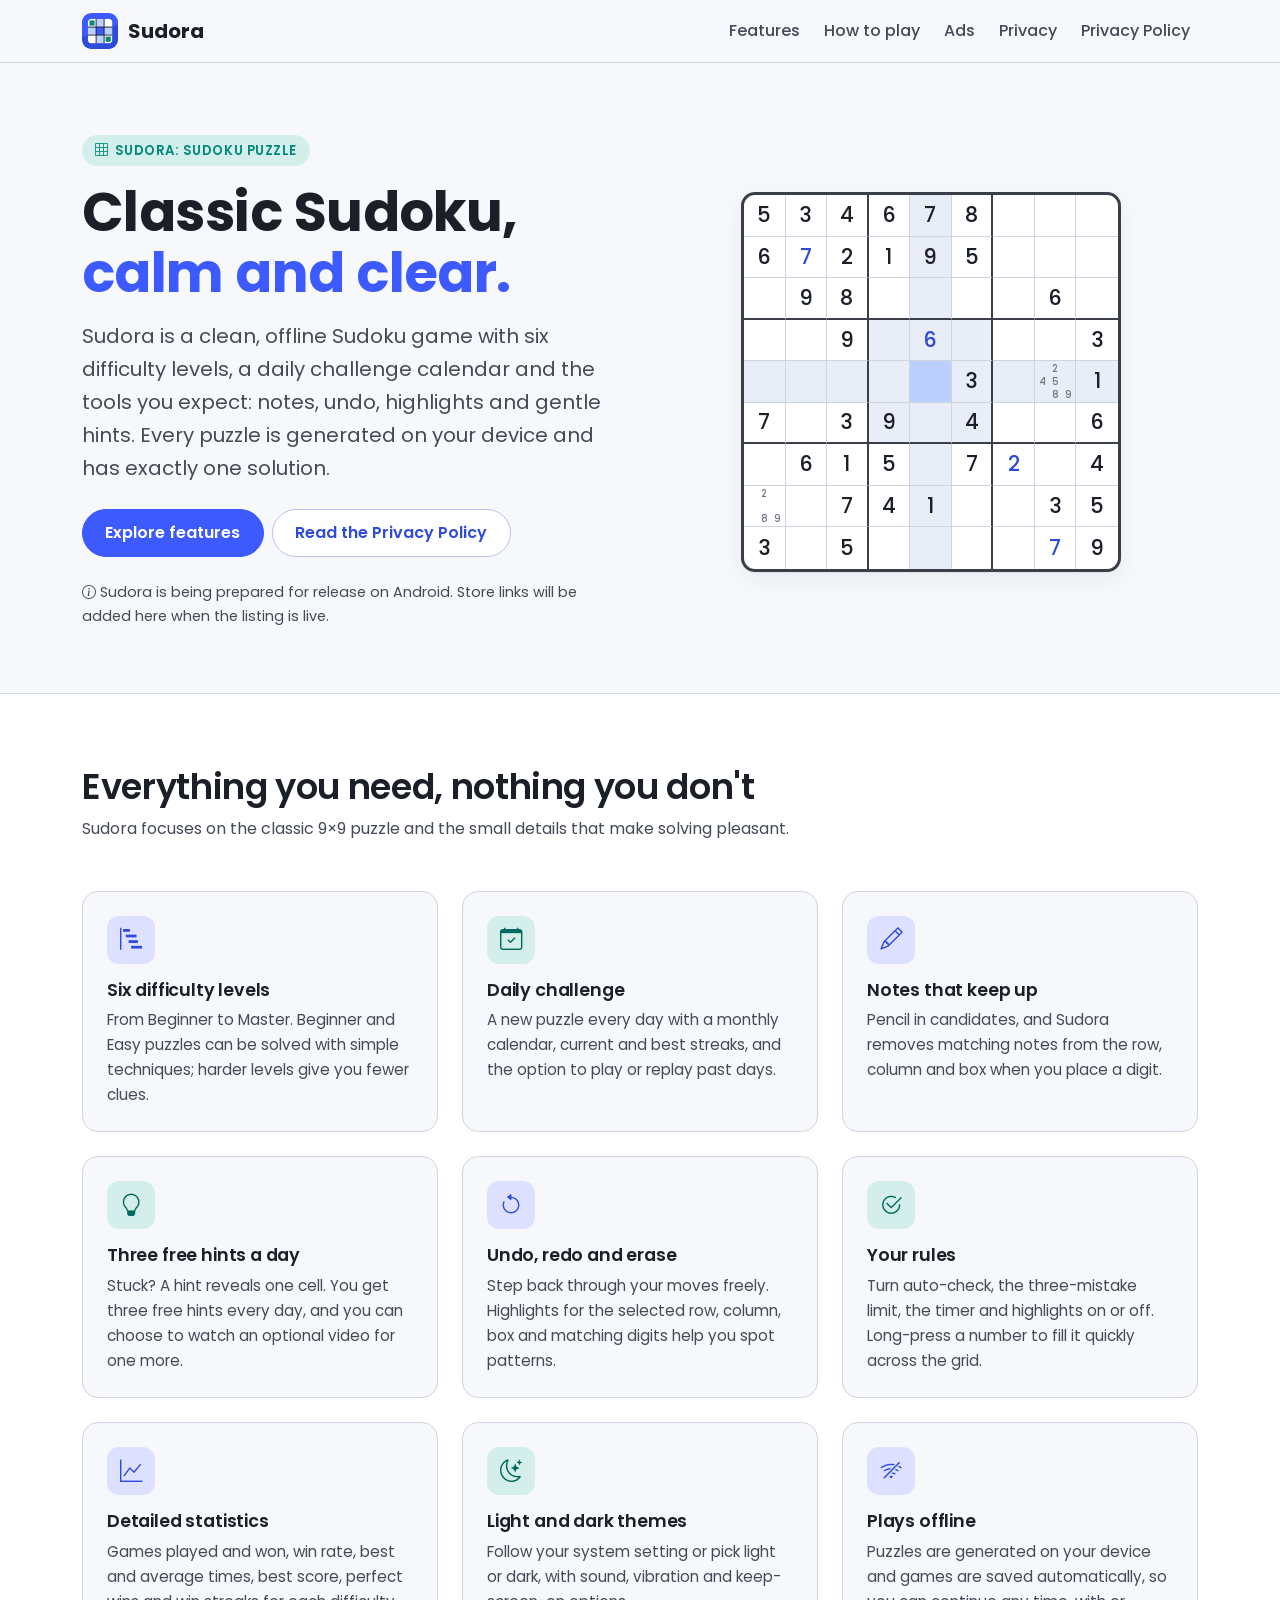
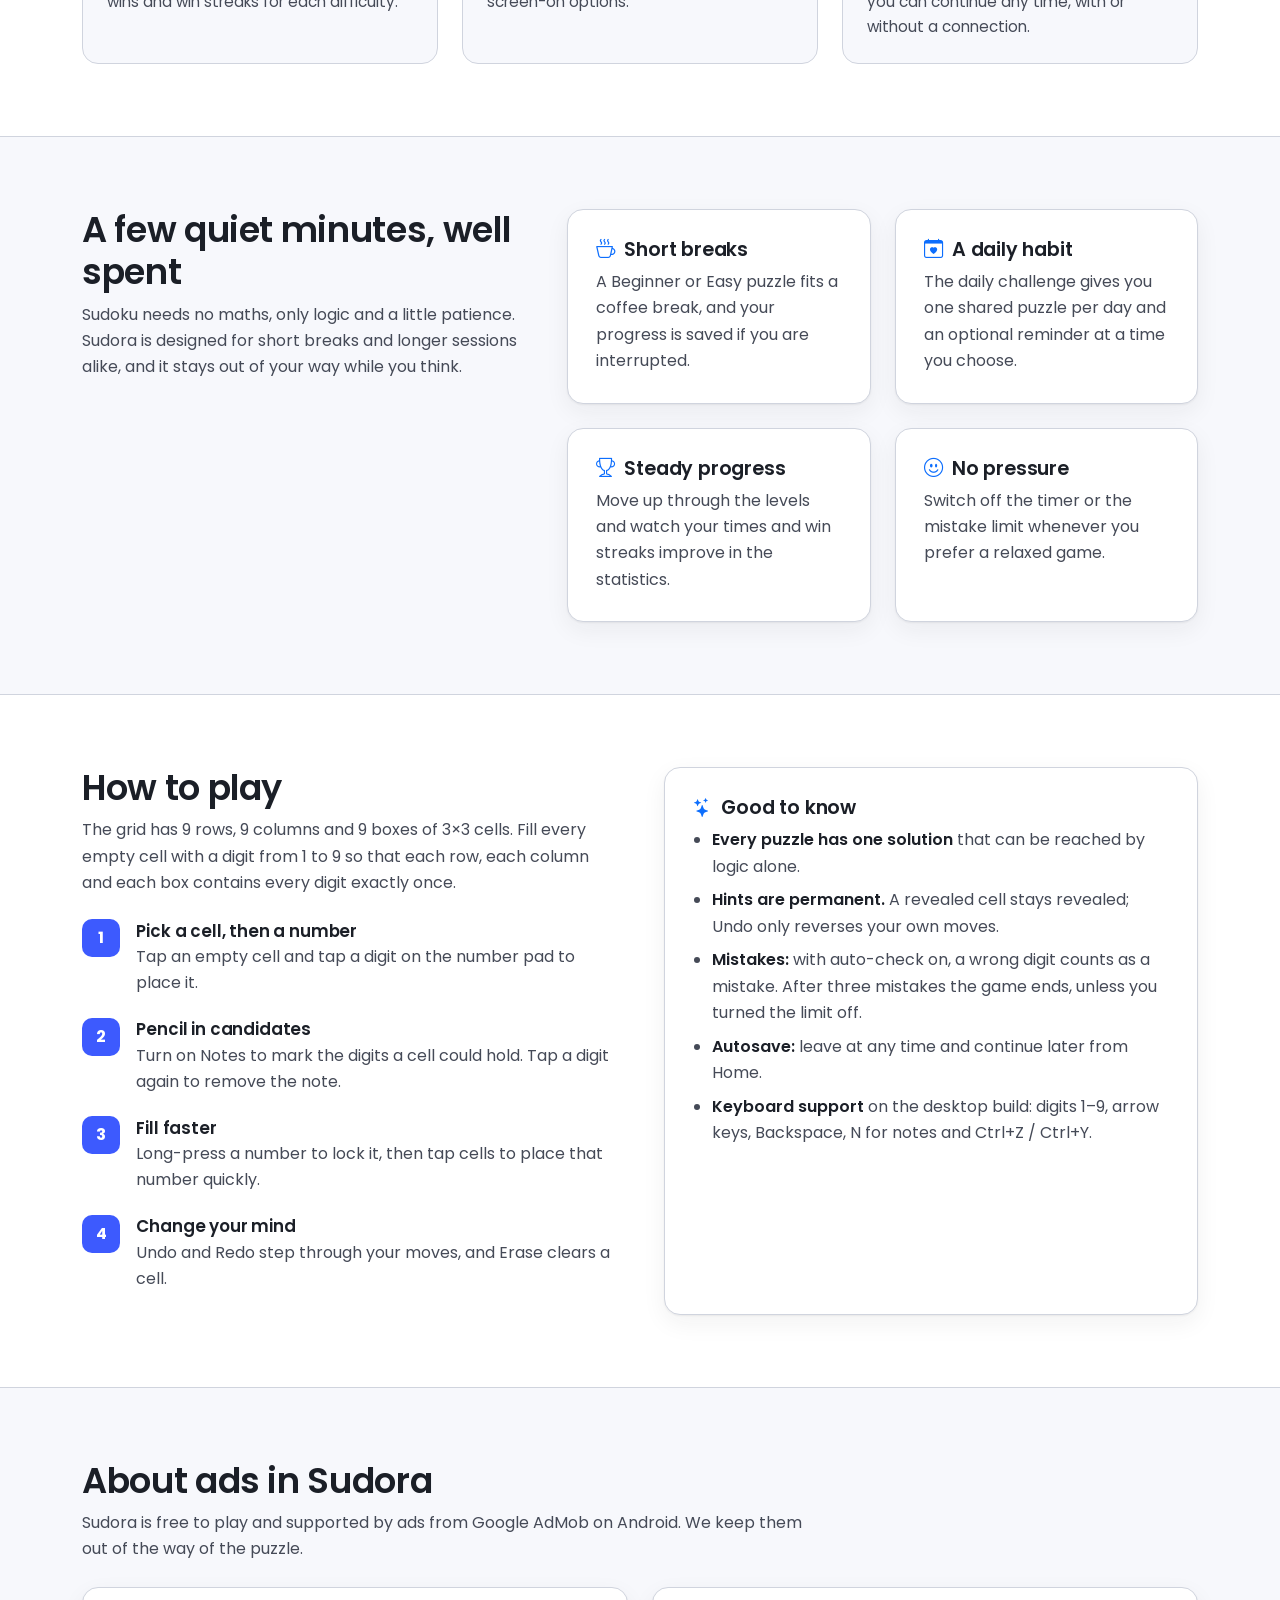
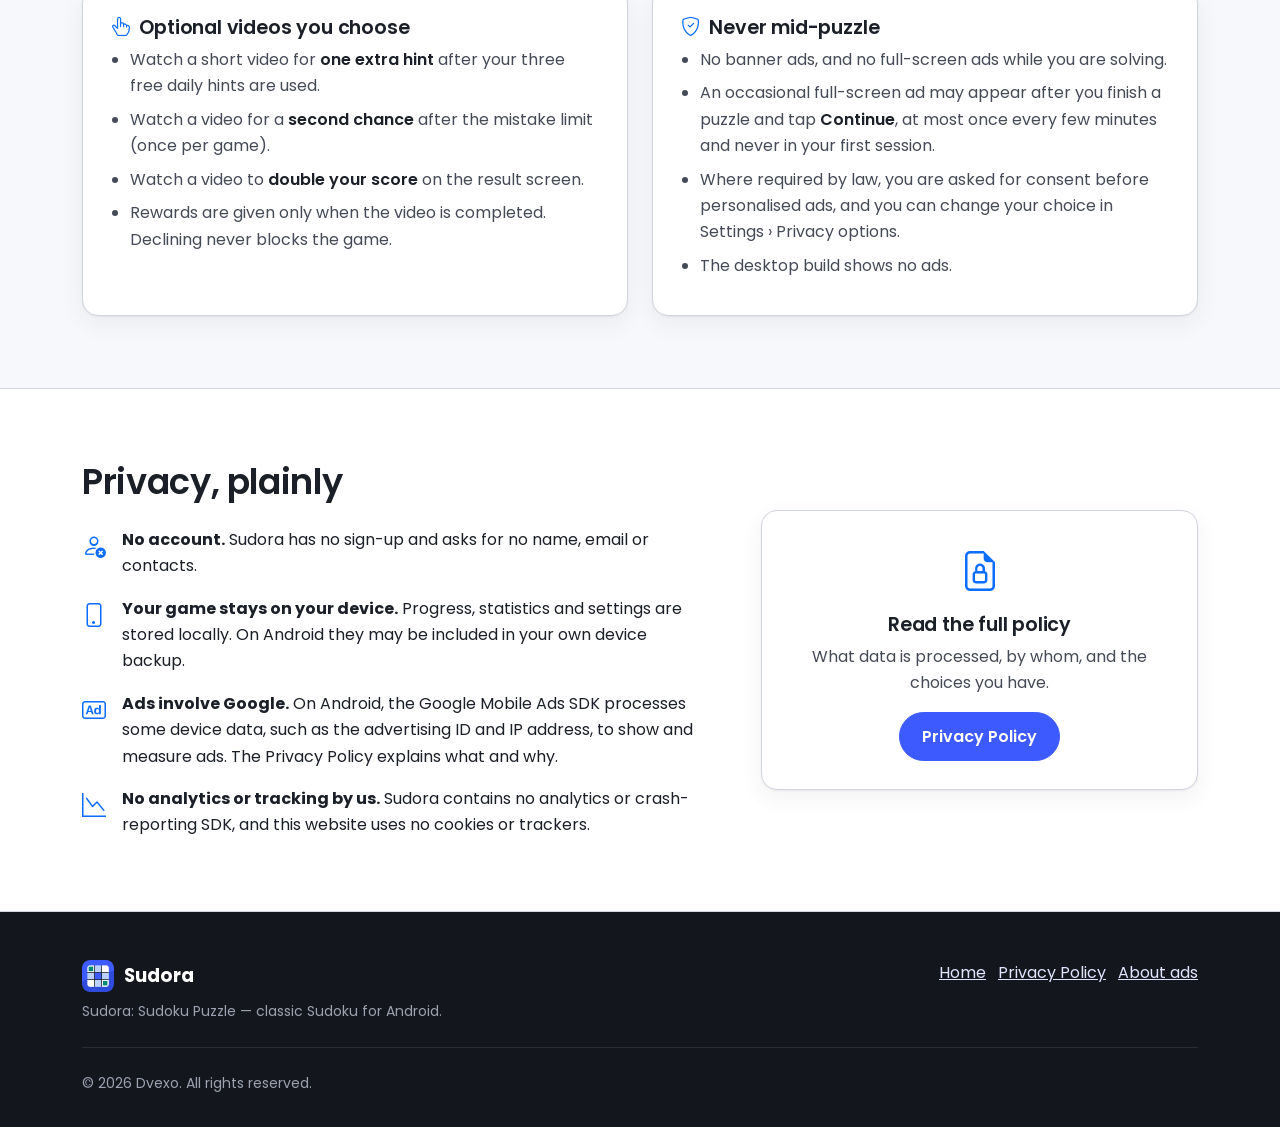
==== index.html @ ac3e484a "Add Sudora website: homepage and Privacy Policy Static HTML5/CSS/vanilla JS site with locally served" ====
<!DOCTYPE html>
<html lang="en">
<head>
  <meta charset="utf-8">
  <meta name="viewport" content="width=device-width, initial-scale=1">
  <title>Sudora: Sudoku Puzzle — Classic Sudoku with daily challenges</title>
  <meta name="description" content="Sudora: Sudoku Puzzle is a clean, offline classic Sudoku game with six difficulty levels, a daily challenge calendar, notes, undo, three free hints a day and detailed statistics.">
  <meta name="application-name" content="Sudora">
  <meta name="theme-color" content="#3d5afe">
  <meta property="og:type" content="website">
  <meta property="og:site_name" content="Sudora">
  <meta property="og:title" content="Sudora: Sudoku Puzzle">
  <meta property="og:description" content="Classic Sudoku with six difficulty levels, daily challenges, notes, hints and statistics. Puzzles are generated on your device.">
  <meta property="og:image" content="assets/images/sudora-icon.png">
  <meta name="twitter:card" content="summary">
  <link rel="icon" href="favicon.ico" sizes="any">
  <link rel="icon" type="image/png" sizes="32x32" href="assets/images/favicon-32.png">
  <link rel="apple-touch-icon" href="assets/images/apple-touch-icon.png">
  <link rel="stylesheet" href="assets/vendor/bootstrap/bootstrap.min.css">
  <link rel="stylesheet" href="assets/vendor/bootstrap-icons/bootstrap-icons.min.css">
  <link rel="stylesheet" href="assets/css/style.css">
</head>
<body>
  <a class="skip-link" href="#main">Skip to content</a>

  <header>
    <nav class="navbar navbar-expand-md site-nav sticky-top" aria-label="Main">
      <div class="container">
        <a class="navbar-brand" href="index.html">
          <img src="assets/images/sudora-icon.png" alt="" width="36" height="36">
          <span>Sudora</span>
        </a>
        <button class="navbar-toggler" type="button" data-bs-toggle="collapse" data-bs-target="#siteNav" aria-controls="siteNav" aria-expanded="false" aria-label="Toggle navigation">
          <span class="navbar-toggler-icon"></span>
        </button>
        <div class="collapse navbar-collapse" id="siteNav">
          <ul class="navbar-nav ms-auto gap-md-2">
            <li class="nav-item"><a class="nav-link" href="#features">Features</a></li>
            <li class="nav-item"><a class="nav-link" href="#how-to-play">How to play</a></li>
            <li class="nav-item"><a class="nav-link" href="#ads">Ads</a></li>
            <li class="nav-item"><a class="nav-link" href="#privacy">Privacy</a></li>
            <li class="nav-item"><a class="nav-link" href="privacy-policy.html">Privacy Policy</a></li>
          </ul>
        </div>
      </div>
    </nav>
  </header>

  <main id="main" tabindex="-1">
    <!-- Hero -->
    <section class="hero" aria-labelledby="hero-title">
      <div class="container">
        <div class="row align-items-center g-4 g-lg-5">
          <div class="col-lg-6">
            <p class="eyebrow mb-3"><i class="bi bi-grid-3x3" aria-hidden="true"></i> Sudora: Sudoku Puzzle</p>
            <h1 id="hero-title">Classic Sudoku, <span class="accent">calm and clear.</span></h1>
            <p class="lead mt-3 mb-4">
              Sudora is a clean, offline Sudoku game with six difficulty levels, a daily challenge calendar and
              the tools you expect: notes, undo, highlights and gentle hints. Every puzzle is generated on your
              device and has exactly one solution.
            </p>
            <div class="d-flex flex-wrap gap-2">
              <a class="btn btn-sd" href="#features">Explore features</a>
              <a class="btn btn-sd-outline" href="privacy-policy.html">Read the Privacy Policy</a>
            </div>
            <p class="status-note mt-4 mb-0">
              <i class="bi bi-info-circle" aria-hidden="true"></i>
              Sudora is being prepared for release on Android. Store links will be added here when the listing is live.
            </p>
          </div>
          <div class="col-lg-6">
            <div class="mini-board" aria-hidden="true">
              <span>5</span>
              <span>3</span>
              <span>4</span>
              <span>6</span>
              <span class="peer">7</span>
              <span>8</span>
              <span></span>
              <span></span>
              <span></span>
              <span>6</span>
              <span class="u">7</span>
              <span>2</span>
              <span>1</span>
              <span class="peer">9</span>
              <span>5</span>
              <span></span>
              <span></span>
              <span></span>
              <span></span>
              <span>9</span>
              <span>8</span>
              <span></span>
              <span class="peer"></span>
              <span></span>
              <span></span>
              <span>6</span>
              <span></span>
              <span></span>
              <span></span>
              <span>9</span>
              <span class="peer"></span>
              <span class="u peer">6</span>
              <span class="peer"></span>
              <span></span>
              <span></span>
              <span>3</span>
              <span class="peer"></span>
              <span class="peer"></span>
              <span class="peer"></span>
              <span class="peer"></span>
              <span class="sel"></span>
              <span class="peer">3</span>
              <span class="peer"></span>
              <span class="note peer"><i></i><i>2</i><i></i><i>4</i><i>5</i><i></i><i></i><i>8</i><i>9</i></span>
              <span class="peer">1</span>
              <span>7</span>
              <span></span>
              <span>3</span>
              <span class="peer">9</span>
              <span class="peer"></span>
              <span class="peer">4</span>
              <span></span>
              <span></span>
              <span>6</span>
              <span></span>
              <span>6</span>
              <span>1</span>
              <span>5</span>
              <span class="peer"></span>
              <span>7</span>
              <span class="u">2</span>
              <span></span>
              <span>4</span>
              <span class="note"><i></i><i>2</i><i></i><i></i><i></i><i></i><i></i><i>8</i><i>9</i></span>
              <span></span>
              <span>7</span>
              <span>4</span>
              <span class="peer">1</span>
              <span></span>
              <span></span>
              <span>3</span>
              <span>5</span>
              <span>3</span>
              <span></span>
              <span>5</span>
              <span></span>
              <span class="peer"></span>
              <span></span>
              <span></span>
              <span class="u">7</span>
              <span>9</span>
            </div>
            <p class="visually-hidden">Illustration of a Sudoku grid with a selected cell, highlighted row, column and box, and pencil notes.</p>
          </div>
        </div>
      </div>
    </section>

    <!-- Features -->
    <section class="section section-alt" id="features" aria-labelledby="features-title">
      <div class="container">
        <h2 class="section-title" id="features-title">Everything you need, nothing you don't</h2>
        <p class="section-intro mb-5">Sudora focuses on the classic 9×9 puzzle and the small details that make solving pleasant.</p>
        <div class="row g-4">
          <div class="col-md-6 col-lg-4 reveal">
            <article class="feature-card">
              <div class="feature-icon" aria-hidden="true"><i class="bi bi-bar-chart-steps"></i></div>
              <h3>Six difficulty levels</h3>
              <p>From Beginner to Master. Beginner and Easy puzzles can be solved with simple techniques; harder levels give you fewer clues.</p>
            </article>
          </div>
          <div class="col-md-6 col-lg-4 reveal">
            <article class="feature-card">
              <div class="feature-icon teal" aria-hidden="true"><i class="bi bi-calendar-check"></i></div>
              <h3>Daily challenge</h3>
              <p>A new puzzle every day with a monthly calendar, current and best streaks, and the option to play or replay past days.</p>
            </article>
          </div>
          <div class="col-md-6 col-lg-4 reveal">
            <article class="feature-card">
              <div class="feature-icon" aria-hidden="true"><i class="bi bi-pencil"></i></div>
              <h3>Notes that keep up</h3>
              <p>Pencil in candidates, and Sudora removes matching notes from the row, column and box when you place a digit.</p>
            </article>
          </div>
          <div class="col-md-6 col-lg-4 reveal">
            <article class="feature-card">
              <div class="feature-icon teal" aria-hidden="true"><i class="bi bi-lightbulb"></i></div>
              <h3>Three free hints a day</h3>
              <p>Stuck? A hint reveals one cell. You get three free hints every day, and you can choose to watch an optional video for one more.</p>
            </article>
          </div>
          <div class="col-md-6 col-lg-4 reveal">
            <article class="feature-card">
              <div class="feature-icon" aria-hidden="true"><i class="bi bi-arrow-counterclockwise"></i></div>
              <h3>Undo, redo and erase</h3>
              <p>Step back through your moves freely. Highlights for the selected row, column, box and matching digits help you spot patterns.</p>
            </article>
          </div>
          <div class="col-md-6 col-lg-4 reveal">
            <article class="feature-card">
              <div class="feature-icon teal" aria-hidden="true"><i class="bi bi-check2-circle"></i></div>
              <h3>Your rules</h3>
              <p>Turn auto-check, the three-mistake limit, the timer and highlights on or off. Long-press a number to fill it quickly across the grid.</p>
            </article>
          </div>
          <div class="col-md-6 col-lg-4 reveal">
            <article class="feature-card">
              <div class="feature-icon" aria-hidden="true"><i class="bi bi-graph-up"></i></div>
              <h3>Detailed statistics</h3>
              <p>Games played and won, win rate, best and average times, best score, perfect wins and win streaks for each difficulty.</p>
            </article>
          </div>
          <div class="col-md-6 col-lg-4 reveal">
            <article class="feature-card">
              <div class="feature-icon teal" aria-hidden="true"><i class="bi bi-moon-stars"></i></div>
              <h3>Light and dark themes</h3>
              <p>Follow your system setting or pick light or dark, with sound, vibration and keep-screen-on options.</p>
            </article>
          </div>
          <div class="col-md-6 col-lg-4 reveal">
            <article class="feature-card">
              <div class="feature-icon" aria-hidden="true"><i class="bi bi-wifi-off"></i></div>
              <h3>Plays offline</h3>
              <p>Puzzles are generated on your device and games are saved automatically, so you can continue any time, with or without a connection.</p>
            </article>
          </div>
        </div>
      </div>
    </section>

    <!-- Why play -->
    <section class="section" aria-labelledby="why-title">
      <div class="container">
        <div class="row g-4 g-lg-5 align-items-start">
          <div class="col-lg-5">
            <h2 class="section-title" id="why-title">A few quiet minutes, well spent</h2>
            <p class="section-intro">
              Sudoku needs no maths, only logic and a little patience. Sudora is designed for short breaks and
              longer sessions alike, and it stays out of your way while you think.
            </p>
          </div>
          <div class="col-lg-7">
            <div class="row g-4">
              <div class="col-sm-6 reveal">
                <div class="info-panel">
                  <h3><i class="bi bi-cup-hot text-primary" aria-hidden="true"></i> Short breaks</h3>
                  <p class="mb-0 text-muted-ink">A Beginner or Easy puzzle fits a coffee break, and your progress is saved if you are interrupted.</p>
                </div>
              </div>
              <div class="col-sm-6 reveal">
                <div class="info-panel">
                  <h3><i class="bi bi-calendar-heart text-primary" aria-hidden="true"></i> A daily habit</h3>
                  <p class="mb-0 text-muted-ink">The daily challenge gives you one shared puzzle per day and an optional reminder at a time you choose.</p>
                </div>
              </div>
              <div class="col-sm-6 reveal">
                <div class="info-panel">
                  <h3><i class="bi bi-trophy text-primary" aria-hidden="true"></i> Steady progress</h3>
                  <p class="mb-0 text-muted-ink">Move up through the levels and watch your times and win streaks improve in the statistics.</p>
                </div>
              </div>
              <div class="col-sm-6 reveal">
                <div class="info-panel">
                  <h3><i class="bi bi-emoji-smile text-primary" aria-hidden="true"></i> No pressure</h3>
                  <p class="mb-0 text-muted-ink">Switch off the timer or the mistake limit whenever you prefer a relaxed game.</p>
                </div>
              </div>
            </div>
          </div>
        </div>
      </div>
    </section>

    <!-- How to play -->
    <section class="section section-alt" id="how-to-play" aria-labelledby="howto-title">
      <div class="container">
        <div class="row g-4 g-lg-5">
          <div class="col-lg-6">
            <h2 class="section-title" id="howto-title">How to play</h2>
            <p class="section-intro mb-4">The grid has 9 rows, 9 columns and 9 boxes of 3×3 cells. Fill every empty cell with a digit from 1 to 9 so that each row, each column and each box contains every digit exactly once.</p>
            <ol class="steps">
              <li>
                <h3>Pick a cell, then a number</h3>
                <p>Tap an empty cell and tap a digit on the number pad to place it.</p>
              </li>
              <li>
                <h3>Pencil in candidates</h3>
                <p>Turn on Notes to mark the digits a cell could hold. Tap a digit again to remove the note.</p>
              </li>
              <li>
                <h3>Fill faster</h3>
                <p>Long-press a number to lock it, then tap cells to place that number quickly.</p>
              </li>
              <li>
                <h3>Change your mind</h3>
                <p>Undo and Redo step through your moves, and Erase clears a cell.</p>
              </li>
            </ol>
          </div>
          <div class="col-lg-6">
            <div class="info-panel">
              <h3><i class="bi bi-stars text-primary" aria-hidden="true"></i> Good to know</h3>
              <ul>
                <li><strong>Every puzzle has one solution</strong> that can be reached by logic alone.</li>
                <li><strong>Hints are permanent.</strong> A revealed cell stays revealed; Undo only reverses your own moves.</li>
                <li><strong>Mistakes:</strong> with auto-check on, a wrong digit counts as a mistake. After three mistakes the game ends, unless you turned the limit off.</li>
                <li><strong>Autosave:</strong> leave at any time and continue later from Home.</li>
                <li><strong>Keyboard support</strong> on the desktop build: digits 1–9, arrow keys, Backspace, N for notes and Ctrl+Z / Ctrl+Y.</li>
              </ul>
            </div>
          </div>
        </div>
      </div>
    </section>

    <!-- Ads disclosure -->
    <section class="section" id="ads" aria-labelledby="ads-title">
      <div class="container">
        <h2 class="section-title" id="ads-title">About ads in Sudora</h2>
        <p class="section-intro mb-4">
          Sudora is free to play and supported by ads from Google AdMob on Android. We keep them out of the way of the puzzle.
        </p>
        <div class="row g-4">
          <div class="col-md-6 reveal">
            <div class="info-panel">
              <h3><i class="bi bi-hand-index-thumb text-primary" aria-hidden="true"></i> Optional videos you choose</h3>
              <ul>
                <li>Watch a short video for <strong>one extra hint</strong> after your three free daily hints are used.</li>
                <li>Watch a video for a <strong>second chance</strong> after the mistake limit (once per game).</li>
                <li>Watch a video to <strong>double your score</strong> on the result screen.</li>
                <li>Rewards are given only when the video is completed. Declining never blocks the game.</li>
              </ul>
            </div>
          </div>
          <div class="col-md-6 reveal">
            <div class="info-panel">
              <h3><i class="bi bi-shield-check text-primary" aria-hidden="true"></i> Never mid-puzzle</h3>
              <ul>
                <li>No banner ads, and no full-screen ads while you are solving.</li>
                <li>An occasional full-screen ad may appear after you finish a puzzle and tap <strong>Continue</strong>, at most once every few minutes and never in your first session.</li>
                <li>Where required by law, you are asked for consent before personalised ads, and you can change your choice in Settings › Privacy options.</li>
                <li>The desktop build shows no ads.</li>
              </ul>
            </div>
          </div>
        </div>
      </div>
    </section>

    <!-- Privacy -->
    <section class="section section-alt" id="privacy" aria-labelledby="privacy-title">
      <div class="container">
        <div class="row g-4 g-lg-5 align-items-center">
          <div class="col-lg-7">
            <h2 class="section-title" id="privacy-title">Privacy, plainly</h2>
            <ul class="list-unstyled mt-4 mb-0">
              <li class="d-flex gap-3 mb-3"><i class="bi bi-person-x fs-4 text-primary" aria-hidden="true"></i><span><strong>No account.</strong> Sudora has no sign-up and asks for no name, email or contacts.</span></li>
              <li class="d-flex gap-3 mb-3"><i class="bi bi-phone fs-4 text-primary" aria-hidden="true"></i><span><strong>Your game stays on your device.</strong> Progress, statistics and settings are stored locally. On Android they may be included in your own device backup.</span></li>
              <li class="d-flex gap-3 mb-3"><i class="bi bi-badge-ad fs-4 text-primary" aria-hidden="true"></i><span><strong>Ads involve Google.</strong> On Android, the Google Mobile Ads SDK processes some device data, such as the advertising ID and IP address, to show and measure ads. The Privacy Policy explains what and why.</span></li>
              <li class="d-flex gap-3"><i class="bi bi-graph-down fs-4 text-primary" aria-hidden="true"></i><span><strong>No analytics or tracking by us.</strong> Sudora contains no analytics or crash-reporting SDK, and this website uses no cookies or trackers.</span></li>
            </ul>
          </div>
          <div class="col-lg-5">
            <div class="info-panel text-center">
              <i class="bi bi-file-earmark-lock fs-1 text-primary" aria-hidden="true"></i>
              <h3 class="justify-content-center mt-2">Read the full policy</h3>
              <p class="text-muted-ink">What data is processed, by whom, and the choices you have.</p>
              <a class="btn btn-sd" href="privacy-policy.html">Privacy Policy</a>
            </div>
          </div>
        </div>
      </div>
    </section>
  </main>

  <footer class="site-footer">
    <div class="container">
      <div class="row g-4">
        <div class="col-md-6">
          <p class="brand mb-2"><img src="assets/images/sudora-icon.png" alt="" width="32" height="32"> Sudora</p>
          <p class="small mb-0">Sudora: Sudoku Puzzle — classic Sudoku for Android.</p>
        </div>
        <div class="col-md-6 text-md-end footer-links">
          <ul class="list-inline mb-2">
            <li class="list-inline-item"><a href="index.html">Home</a></li>
            <li class="list-inline-item"><a href="privacy-policy.html">Privacy Policy</a></li>
            <li class="list-inline-item"><a href="#ads">About ads</a></li>
          </ul>
        </div>
      </div>
      <hr class="border-secondary my-4">
      <p class="small mb-0">&copy; 2026 Dvexo. All rights reserved.</p>
    </div>
  </footer>

  <button class="back-to-top" type="button" aria-label="Back to top"><i class="bi bi-arrow-up" aria-hidden="true"></i></button>

  <script src="assets/vendor/bootstrap/bootstrap.bundle.min.js"></script>
  <script src="assets/js/main.js"></script>
</body>
</html>
---- assets/css/style.css ----
/* Sudora — shared site styles. Palette and type follow the app's theme (Color.kt, Poppins). */

@font-face { font-family: "Poppins"; src: url("../fonts/poppins_regular.ttf") format("truetype"); font-weight: 400; font-display: swap; }
@font-face { font-family: "Poppins"; src: url("../fonts/poppins_medium.ttf") format("truetype"); font-weight: 500; font-display: swap; }
@font-face { font-family: "Poppins"; src: url("../fonts/poppins_semibold.ttf") format("truetype"); font-weight: 600; font-display: swap; }
@font-face { font-family: "Poppins"; src: url("../fonts/poppins_bold.ttf") format("truetype"); font-weight: 700; font-display: swap; }

:root {
  --sd-primary: #3d5afe;
  --sd-primary-strong: #2f4bdb;
  --sd-primary-soft: #dde1ff;
  --sd-ink: #1b1f27;
  --sd-ink-muted: #454a57;
  --sd-teal: #00897b;
  --sd-teal-soft: #d4efeb;
  --sd-bg: #f7f8fc;
  --sd-surface: #ffffff;
  --sd-line: #d0d4de;
  --sd-line-strong: #3a3f4a;
  --sd-cell-peer: #e8edf8;
  --sd-radius: 1rem;
  --sd-shadow: 0 1px 2px rgba(27, 31, 39, .06), 0 8px 24px rgba(27, 31, 39, .06);

  --bs-body-font-family: "Poppins", system-ui, -apple-system, "Segoe UI", Roboto, sans-serif;
  --bs-body-color: var(--sd-ink);
  --bs-body-bg: var(--sd-bg);
  --bs-link-color: var(--sd-primary-strong);
  --bs-link-color-rgb: 47, 75, 219;
  --bs-link-hover-color: #1f36a8;
  --bs-link-hover-color-rgb: 31, 54, 168;
  --bs-border-color: var(--sd-line);
}

body { font-size: 1rem; line-height: 1.65; -webkit-font-smoothing: antialiased; }
h1, h2, h3, h4 { font-weight: 600; letter-spacing: -.01em; color: var(--sd-ink); }
.lead { color: var(--sd-ink-muted); font-weight: 400; }
.text-muted-ink { color: var(--sd-ink-muted) !important; }

/* Focus and skip link */
:focus-visible { outline: 3px solid var(--sd-primary); outline-offset: 2px; border-radius: .25rem; }
.skip-link {
  position: absolute; left: 1rem; top: -3rem; z-index: 2000;
  background: var(--sd-ink); color: #fff; padding: .5rem 1rem; border-radius: .5rem; text-decoration: none;
}
.skip-link:focus { top: 1rem; color: #fff; }

/* Navigation */
.site-nav {
  background: rgba(247, 248, 252, .92);
  backdrop-filter: saturate(160%) blur(8px);
  border-bottom: 1px solid var(--sd-line);
}
.site-nav .navbar-brand { font-weight: 700; color: var(--sd-ink); display: flex; align-items: center; gap: .6rem; }
.site-nav .navbar-brand img { width: 36px; height: 36px; border-radius: 9px; }
.site-nav .nav-link { color: var(--sd-ink-muted); font-weight: 500; }
.site-nav .nav-link:hover, .site-nav .nav-link[aria-current="page"] { color: var(--sd-primary-strong); }

/* Buttons */
.btn-sd {
  --bs-btn-bg: var(--sd-primary); --bs-btn-border-color: var(--sd-primary); --bs-btn-color: #fff;
  --bs-btn-hover-bg: var(--sd-primary-strong); --bs-btn-hover-border-color: var(--sd-primary-strong); --bs-btn-hover-color: #fff;
  --bs-btn-active-bg: #2840c4; --bs-btn-active-border-color: #2840c4;
  border-radius: 999px; font-weight: 600; padding: .7rem 1.4rem;
}
.btn-sd-outline {
  --bs-btn-color: var(--sd-primary-strong); --bs-btn-border-color: #b8c2f7;
  --bs-btn-hover-bg: var(--sd-primary-soft); --bs-btn-hover-color: var(--sd-primary-strong); --bs-btn-hover-border-color: #b8c2f7;
  --bs-btn-active-bg: var(--sd-primary-soft); --bs-btn-active-color: var(--sd-primary-strong);
  border-radius: 999px; font-weight: 600; padding: .7rem 1.4rem; background: var(--sd-surface);
}

/* Hero */
.hero { padding: 4.5rem 0 4rem; }
.hero h1 { font-size: clamp(2.2rem, 5vw, 3.4rem); font-weight: 700; line-height: 1.12; }
.hero .accent { color: var(--sd-primary); }
.eyebrow {
  display: inline-flex; align-items: center; gap: .4rem;
  font-size: .82rem; font-weight: 600; letter-spacing: .04em; text-transform: uppercase;
  color: var(--sd-teal); background: var(--sd-teal-soft); border-radius: 999px; padding: .3rem .8rem;
}
.status-note { font-size: .9rem; color: var(--sd-ink-muted); }

/* Decorative board (pure HTML, hidden from assistive tech) */
.mini-board {
  display: grid; grid-template-columns: repeat(9, minmax(0, 1fr)); grid-template-rows: repeat(9, minmax(0, 1fr));
  width: min(100%, 380px); aspect-ratio: 1; margin-inline: auto;
  background: var(--sd-surface); border: 3px solid var(--sd-line-strong); border-radius: 14px; overflow: hidden;
  box-shadow: var(--sd-shadow);
}
.mini-board span {
  display: flex; align-items: center; justify-content: center;
  font-size: clamp(.85rem, 2.6vw, 1.3rem); font-weight: 500; color: var(--sd-ink);
  border-right: 1px solid var(--sd-line); border-bottom: 1px solid var(--sd-line);
  min-width: 0; min-height: 0; overflow: hidden;
}
.mini-board span:nth-child(9n) { border-right: 0; }
.mini-board span:nth-child(3n):not(:nth-child(9n)) { border-right: 2px solid var(--sd-line-strong); }
.mini-board span:nth-child(n+19):nth-child(-n+27),
.mini-board span:nth-child(n+46):nth-child(-n+54) { border-bottom: 2px solid var(--sd-line-strong); }
.mini-board span:nth-child(n+73) { border-bottom: 0; }
.mini-board .u { color: var(--sd-primary-strong); }
.mini-board .peer { background: var(--sd-cell-peer); }
.mini-board .sel { background: #bbd0ff; }
.mini-board .same { background: #c9d6f5; }
.mini-board .note i { font-style: normal; }
.mini-board .note { font-size: clamp(.45rem, 1.2vw, .6rem); color: #6b7280; display: grid; grid-template-columns: repeat(3, 1fr); grid-template-rows: repeat(3, 1fr); padding: 1px; align-items: center; justify-items: center; line-height: 1; }

/* Sections */
.section { padding: 4.5rem 0; }
.section-alt { background: var(--sd-surface); border-block: 1px solid var(--sd-line); }
.section-title { font-size: clamp(1.6rem, 3.2vw, 2.2rem); }
.section-intro { max-width: 46rem; color: var(--sd-ink-muted); }

.feature-card {
  height: 100%; background: var(--sd-surface); border: 1px solid var(--sd-line); border-radius: var(--sd-radius);
  padding: 1.5rem; box-shadow: var(--sd-shadow); transition: transform .2s ease, box-shadow .2s ease;
}
.feature-card:hover { transform: translateY(-2px); box-shadow: 0 2px 4px rgba(27,31,39,.06), 0 14px 32px rgba(27,31,39,.08); }
.section-alt .feature-card { background: var(--sd-bg); box-shadow: none; }
.feature-icon {
  width: 48px; height: 48px; border-radius: 12px; display: grid; place-items: center;
  font-size: 1.4rem; background: var(--sd-primary-soft); color: var(--sd-primary-strong); margin-bottom: 1rem;
}
.feature-icon.teal { background: var(--sd-teal-soft); color: #00695f; }
.feature-card h3 { font-size: 1.1rem; margin-bottom: .4rem; }
.feature-card p { color: var(--sd-ink-muted); margin: 0; font-size: .95rem; }

.steps { counter-reset: step; list-style: none; padding: 0; margin: 0; }
.steps li { position: relative; padding: 0 0 1.4rem 3.4rem; }
.steps li::before {
  counter-increment: step; content: counter(step);
  position: absolute; left: 0; top: -.1rem; width: 2.4rem; height: 2.4rem; border-radius: 10px;
  display: grid; place-items: center; font-weight: 700; color: #fff; background: var(--sd-primary);
}
.steps h3 { font-size: 1.05rem; margin: 0 0 .2rem; }
.steps p { margin: 0; color: var(--sd-ink-muted); }

.info-panel {
  background: var(--sd-surface); border: 1px solid var(--sd-line); border-radius: var(--sd-radius);
  padding: 1.75rem; box-shadow: var(--sd-shadow); height: 100%;
}
.info-panel h3 { font-size: 1.2rem; display: flex; align-items: center; gap: .6rem; }
.info-panel ul { padding-left: 1.2rem; margin-bottom: 0; }
.info-panel li { margin-bottom: .45rem; color: var(--sd-ink-muted); }
.info-panel li strong { color: var(--sd-ink); font-weight: 600; }

/* Policy page */
.policy-hero { padding: 3rem 0 2rem; border-bottom: 1px solid var(--sd-line); background: var(--sd-surface); }
.policy-hero h1 { font-size: clamp(2rem, 4.5vw, 2.8rem); font-weight: 700; }
.policy-meta { font-size: .95rem; color: var(--sd-ink-muted); }
.policy-layout { padding-top: 2.5rem; padding-bottom: 4rem; }
.policy-body { max-width: 46rem; }
.policy-body h2 { font-size: 1.45rem; margin-top: 2.6rem; padding-top: .5rem; scroll-margin-top: 5.5rem; }
.policy-body h3 { font-size: 1.1rem; margin-top: 1.6rem; scroll-margin-top: 5.5rem; }
.policy-body p, .policy-body li { color: #2b303b; }
.policy-body li { margin-bottom: .4rem; }
.policy-body a { overflow-wrap: anywhere; }
.policy-body table { font-size: .93rem; }
.policy-body .table { --bs-table-bg: var(--sd-surface); }
.policy-body .table th { font-weight: 600; white-space: nowrap; }
.policy-summary {
  background: var(--sd-primary-soft); border-radius: var(--sd-radius); padding: 1.25rem 1.5rem; margin-bottom: 1rem;
}
.policy-summary ul { margin-bottom: 0; padding-left: 1.2rem; }
.callout {
  border-left: 4px solid var(--sd-teal); background: var(--sd-teal-soft);
  padding: 1rem 1.25rem; border-radius: 0 .75rem .75rem 0; margin: 1.25rem 0;
}
.placeholder-note {
  border: 2px dashed #b26a00; background: #fff4e5; color: #5c3700;
  padding: 1rem 1.25rem; border-radius: .75rem; margin: 1.25rem 0;
}
.toc {
  position: sticky; top: 5.5rem; max-height: calc(100vh - 7rem); overflow: auto;
  background: var(--sd-surface); border: 1px solid var(--sd-line); border-radius: var(--sd-radius); padding: 1.25rem;
}
.toc h2 { font-size: .85rem; text-transform: uppercase; letter-spacing: .06em; color: var(--sd-ink-muted); margin: 0 0 .75rem; }
.toc ol { padding-left: 1.3rem; margin: 0; font-size: .92rem; }
.toc li { margin-bottom: .3rem; }
.toc a { color: var(--sd-ink-muted); text-decoration: none; }
.toc a:hover, .toc a.active { color: var(--sd-primary-strong); text-decoration: underline; }
.toc-mobile summary { cursor: pointer; font-weight: 600; }
.toc-mobile { background: var(--sd-surface); border: 1px solid var(--sd-line); border-radius: var(--sd-radius); padding: 1rem 1.25rem; margin-bottom: 1.5rem; }
.toc-mobile ol { margin: .75rem 0 0; padding-left: 1.3rem; }
.toc-mobile li { margin-bottom: .3rem; }

/* Footer */
.site-footer { background: #13161d; color: #c9ccd6; padding: 3rem 0 2rem; }
.site-footer a { color: #e2e5ff; }
.site-footer a:hover { color: #fff; }
.site-footer .brand { color: #fff; font-weight: 700; display: flex; align-items: center; gap: .6rem; font-size: 1.15rem; }
.site-footer .brand img { width: 32px; height: 32px; border-radius: 8px; }
.site-footer small, .site-footer .small { color: #9da2b0; }

.back-to-top {
  position: fixed; right: 1rem; bottom: 1rem; z-index: 1030;
  width: 44px; height: 44px; border-radius: 50%; border: 0;
  background: var(--sd-primary); color: #fff; box-shadow: var(--sd-shadow);
  display: none; align-items: center; justify-content: center; font-size: 1.2rem;
}
.back-to-top.show { display: inline-flex; }

/* Reveal-on-scroll; content is visible without JS because the class is only added by JS. */
.js .reveal { opacity: 0; transform: translateY(12px); transition: opacity .5s ease, transform .5s ease; }
.js .reveal.in { opacity: 1; transform: none; }

@media (prefers-reduced-motion: reduce) {
  *, *::before, *::after { transition: none !important; animation: none !important; scroll-behavior: auto !important; }
  .js .reveal { opacity: 1; transform: none; }
  .feature-card:hover { transform: none; }
}

@media (max-width: 575.98px) {
  .hero { padding: 2.5rem 0 3rem; }
  .section { padding: 3rem 0; }
  .policy-body .table-responsive { font-size: .88rem; }
}

@media print {
  .site-nav, .toc, .toc-mobile, .back-to-top, .site-footer .footer-links { display: none !important; }
  .policy-body { max-width: none; }
  .js .reveal { opacity: 1; transform: none; }
}
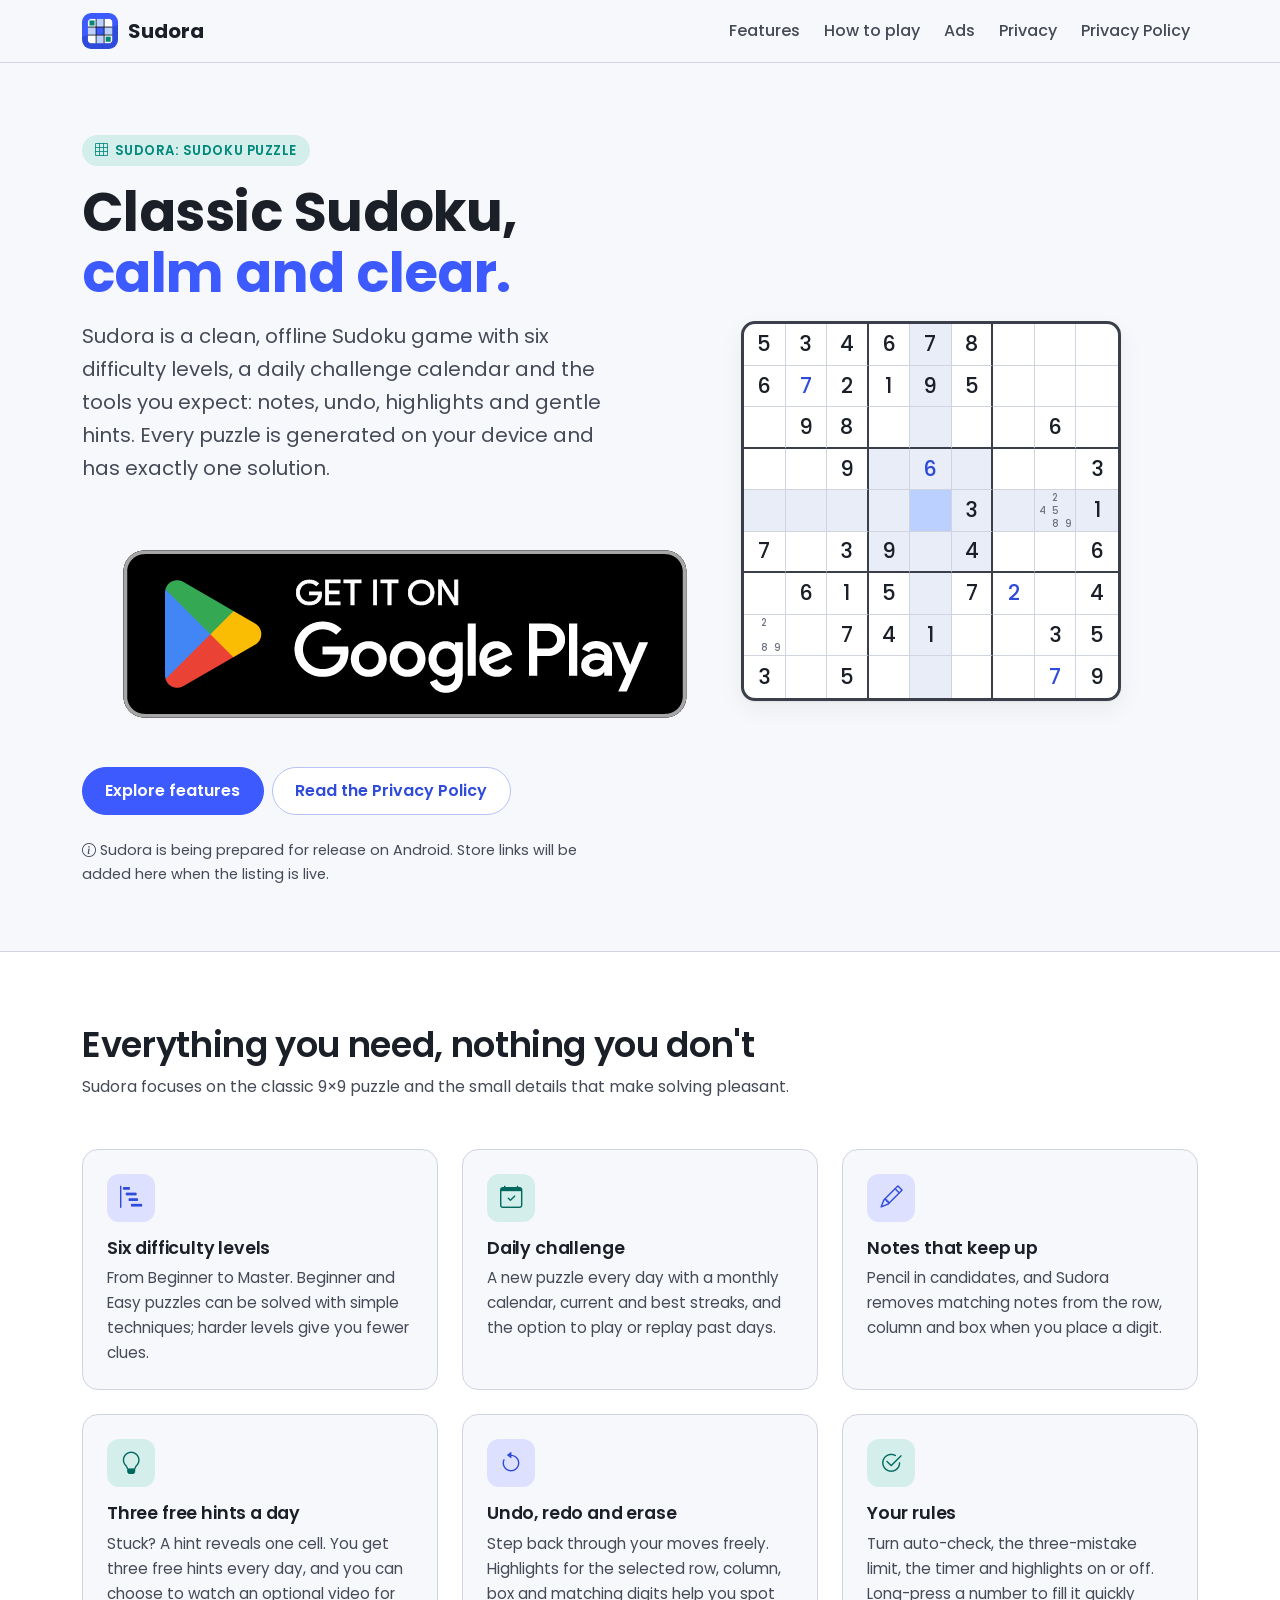
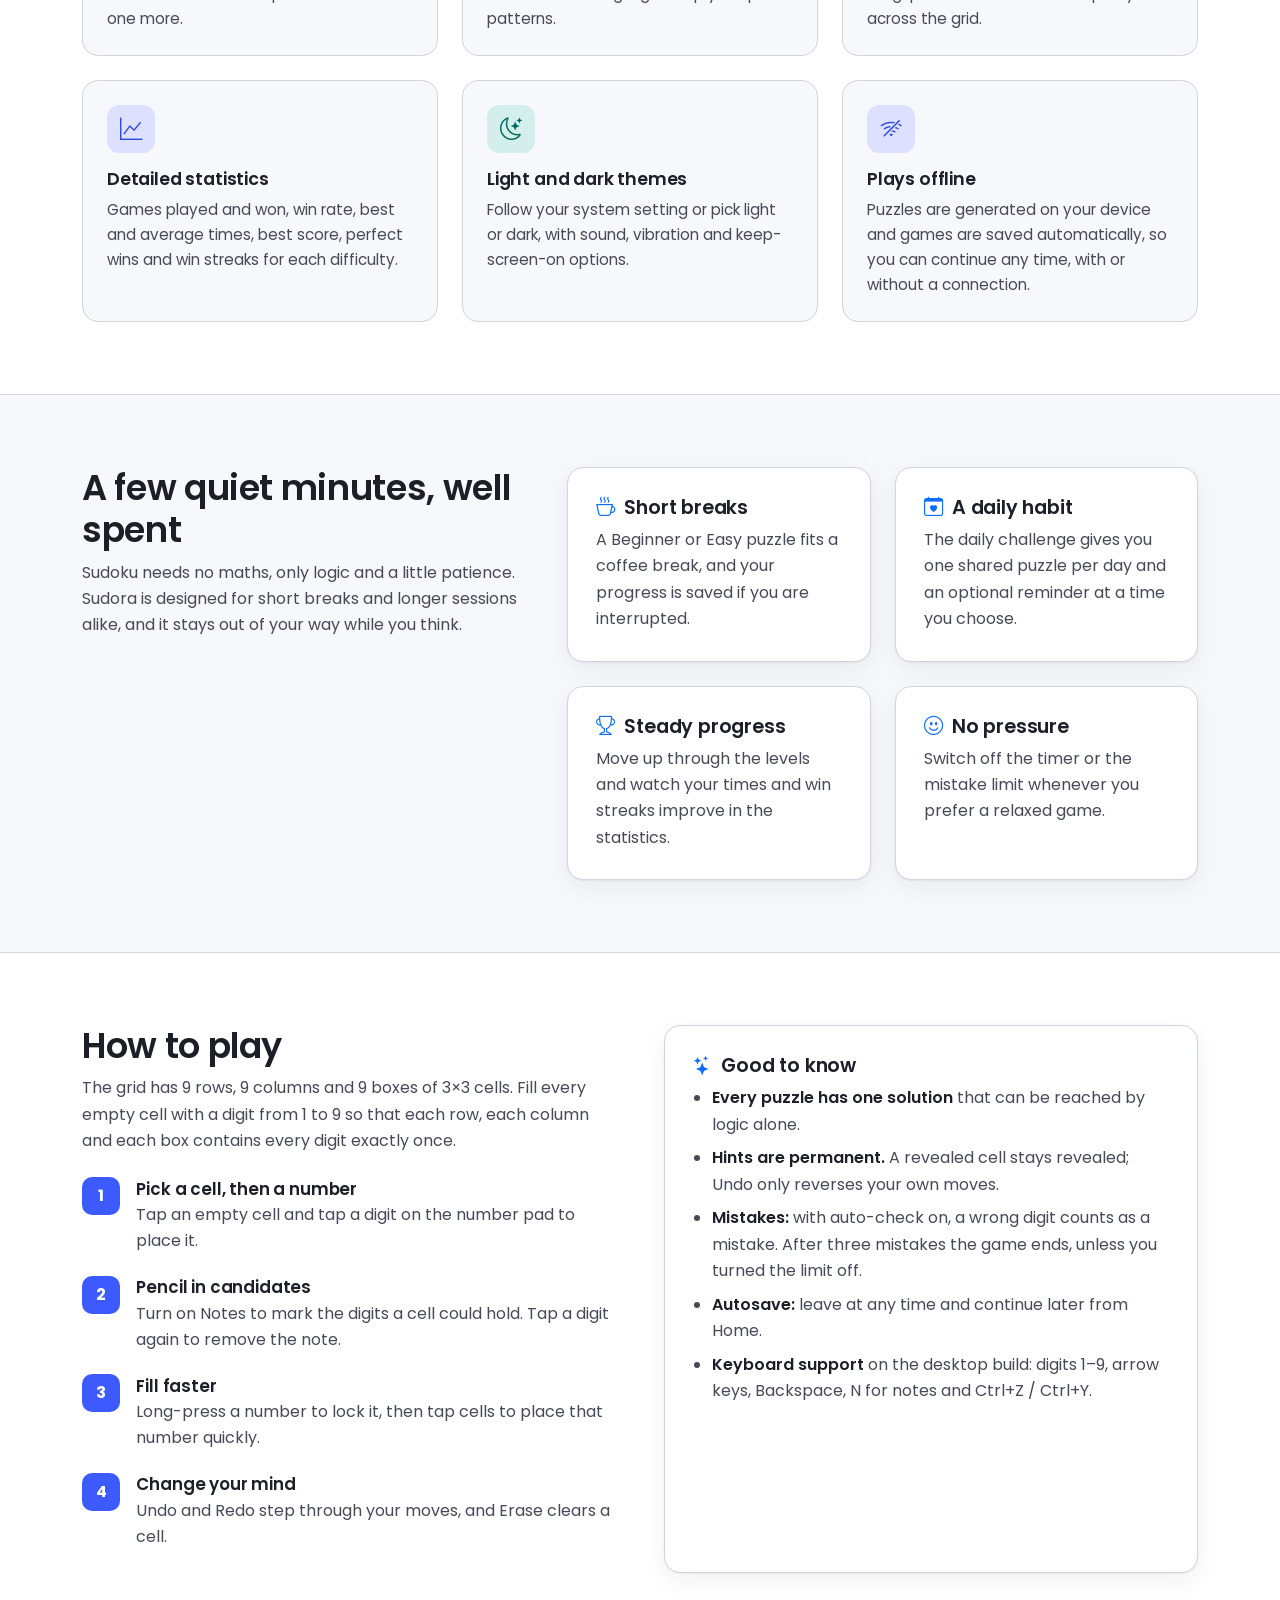
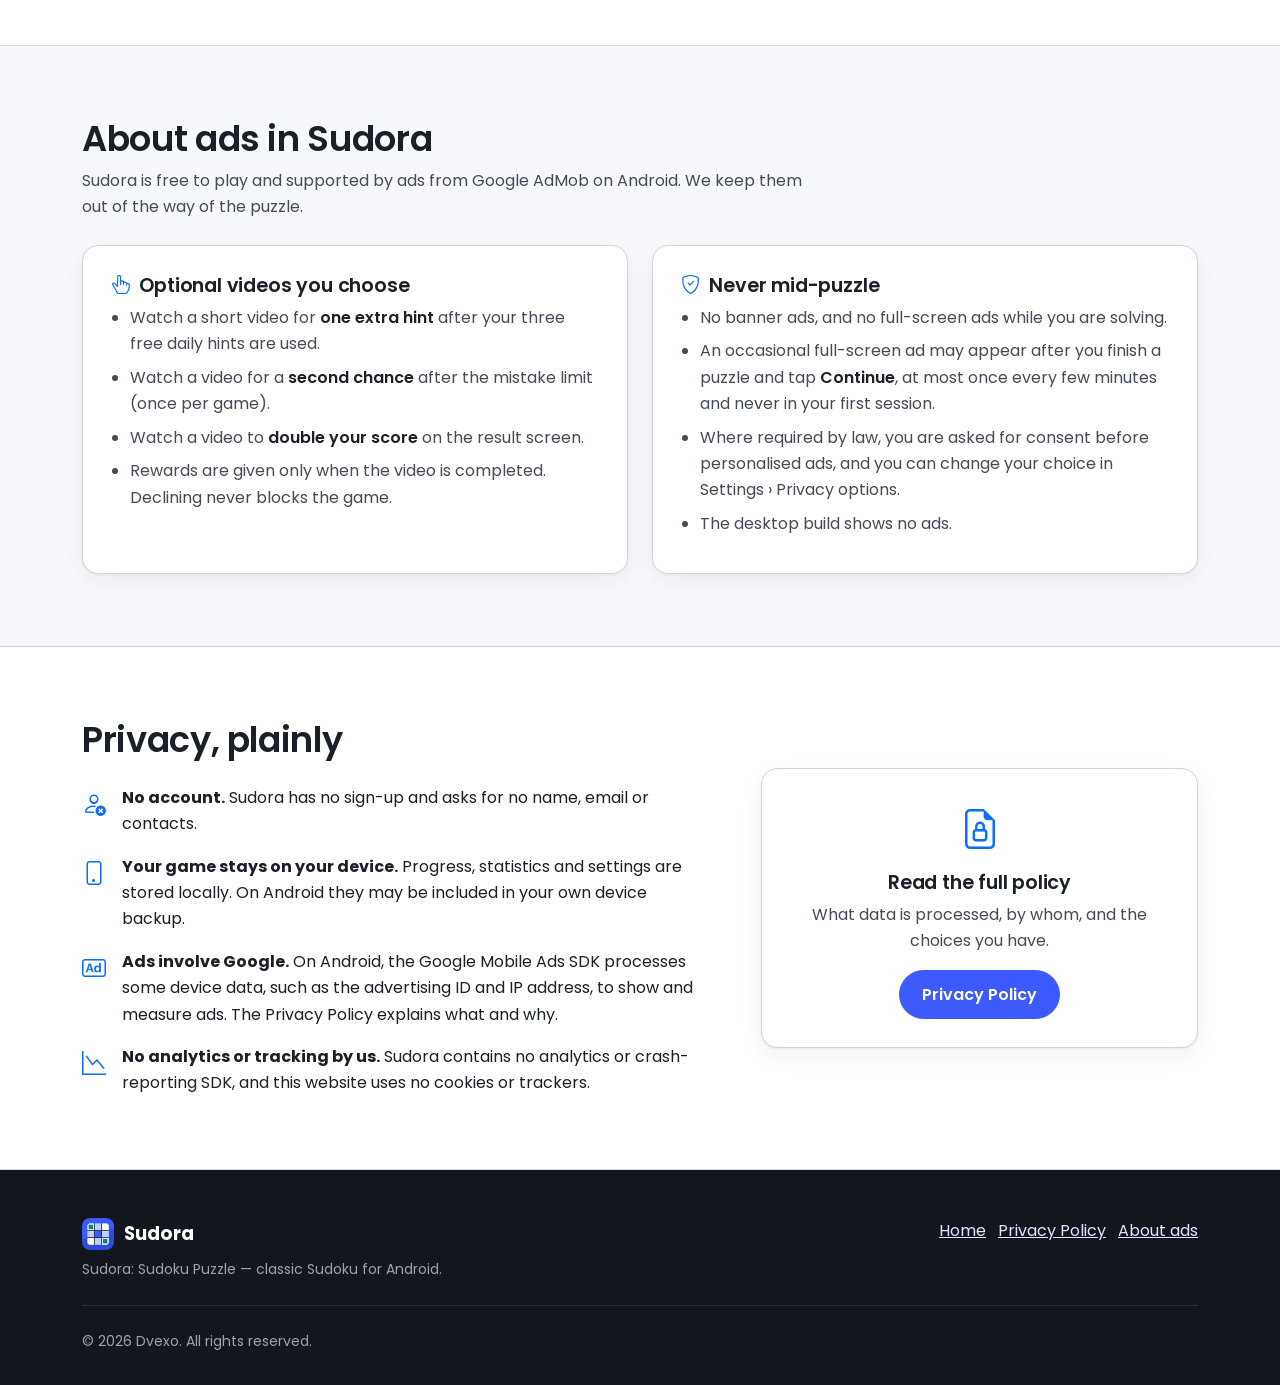
==== commit f82c1099: "add plage badge btn" ====
--- a/index.html
+++ b/index.html
@@ -60,6 +60,9 @@
               device and has exactly one solution.
             </p>
             <div class="d-flex flex-wrap gap-2">
+                <a class="play-badge" data-cfg-href="playStoreUrl" href="https://play.google.com/store/apps/details?id=app.memoshot" data-cfg-attr="aria-label:Get {appName} on Google Play" aria-label="Get Memoshot on Google Play">
+                  <img src="/assets/images/google-play-badge.png" width="646" height="250" loading="lazy" alt="Get it on Google Play">
+                </a>
               <a class="btn btn-sd" href="#features">Explore features</a>
               <a class="btn btn-sd-outline" href="privacy-policy.html">Read the Privacy Policy</a>
             </div>
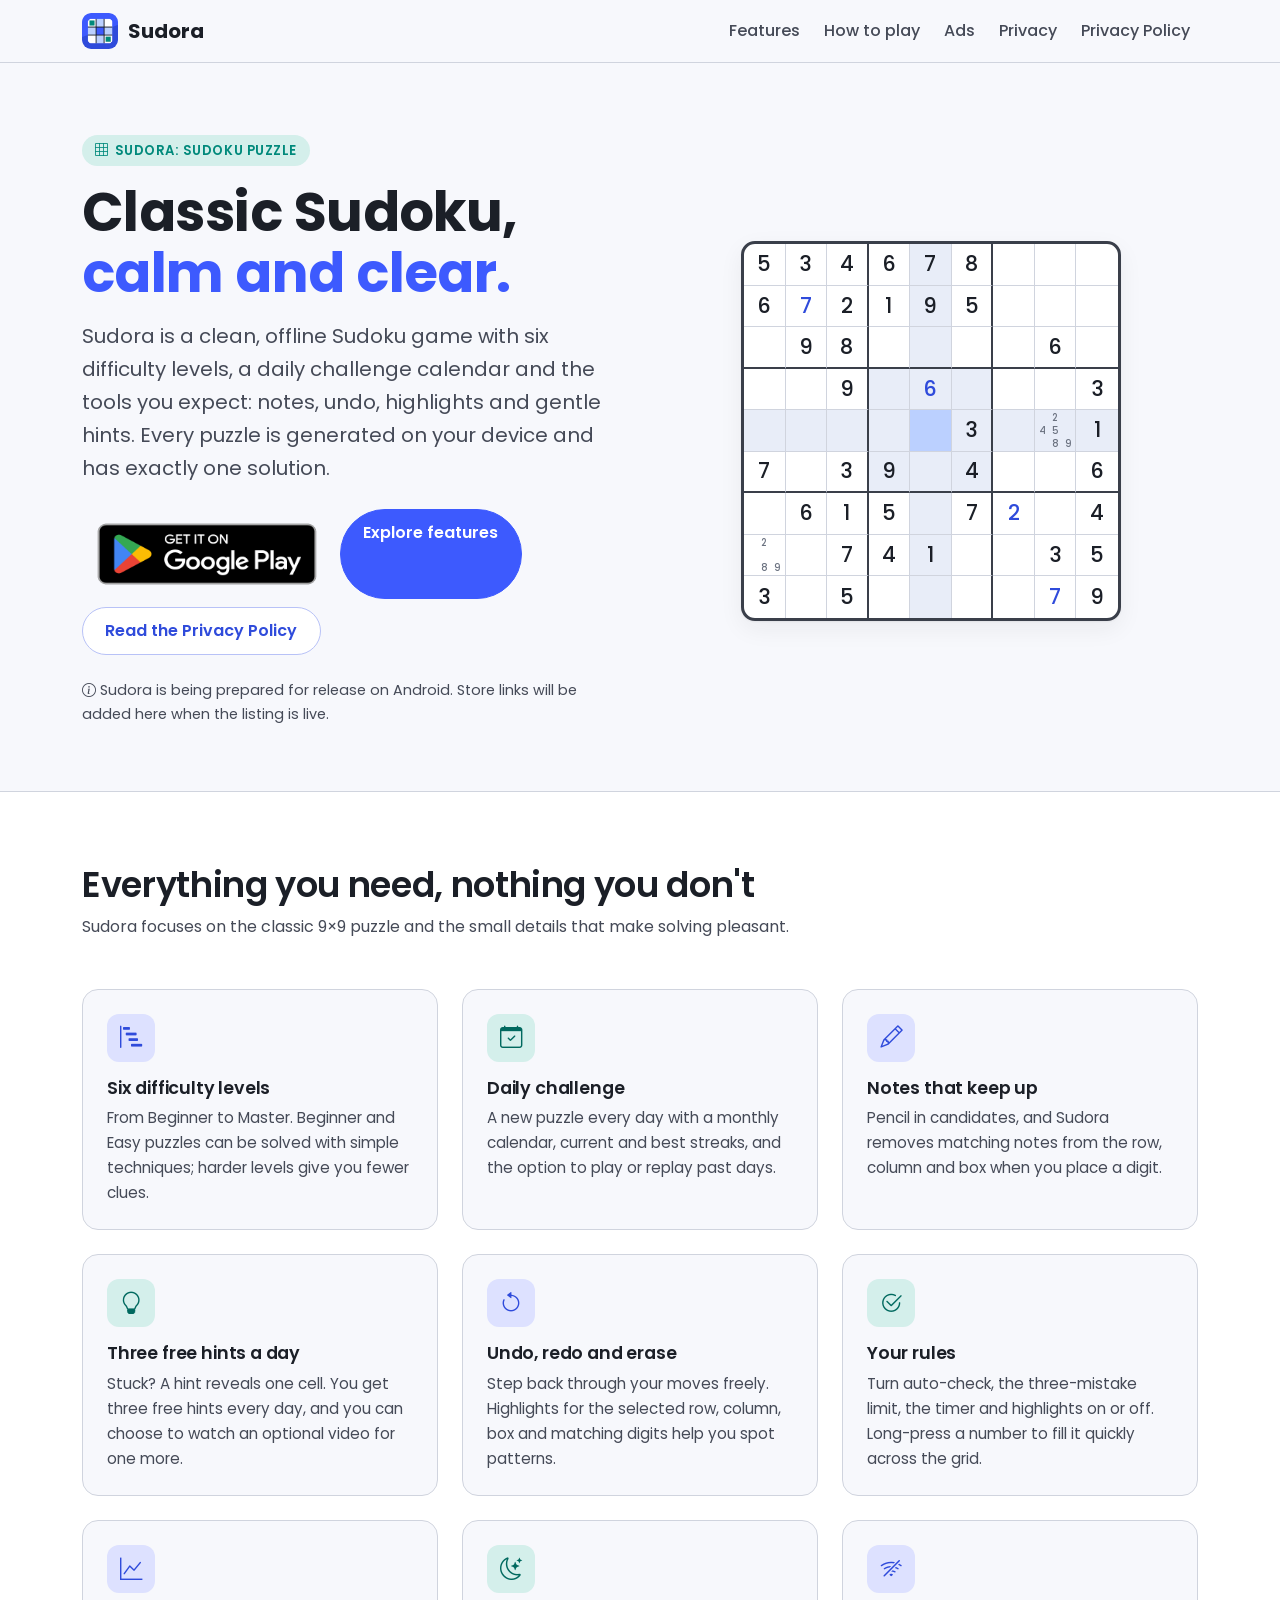
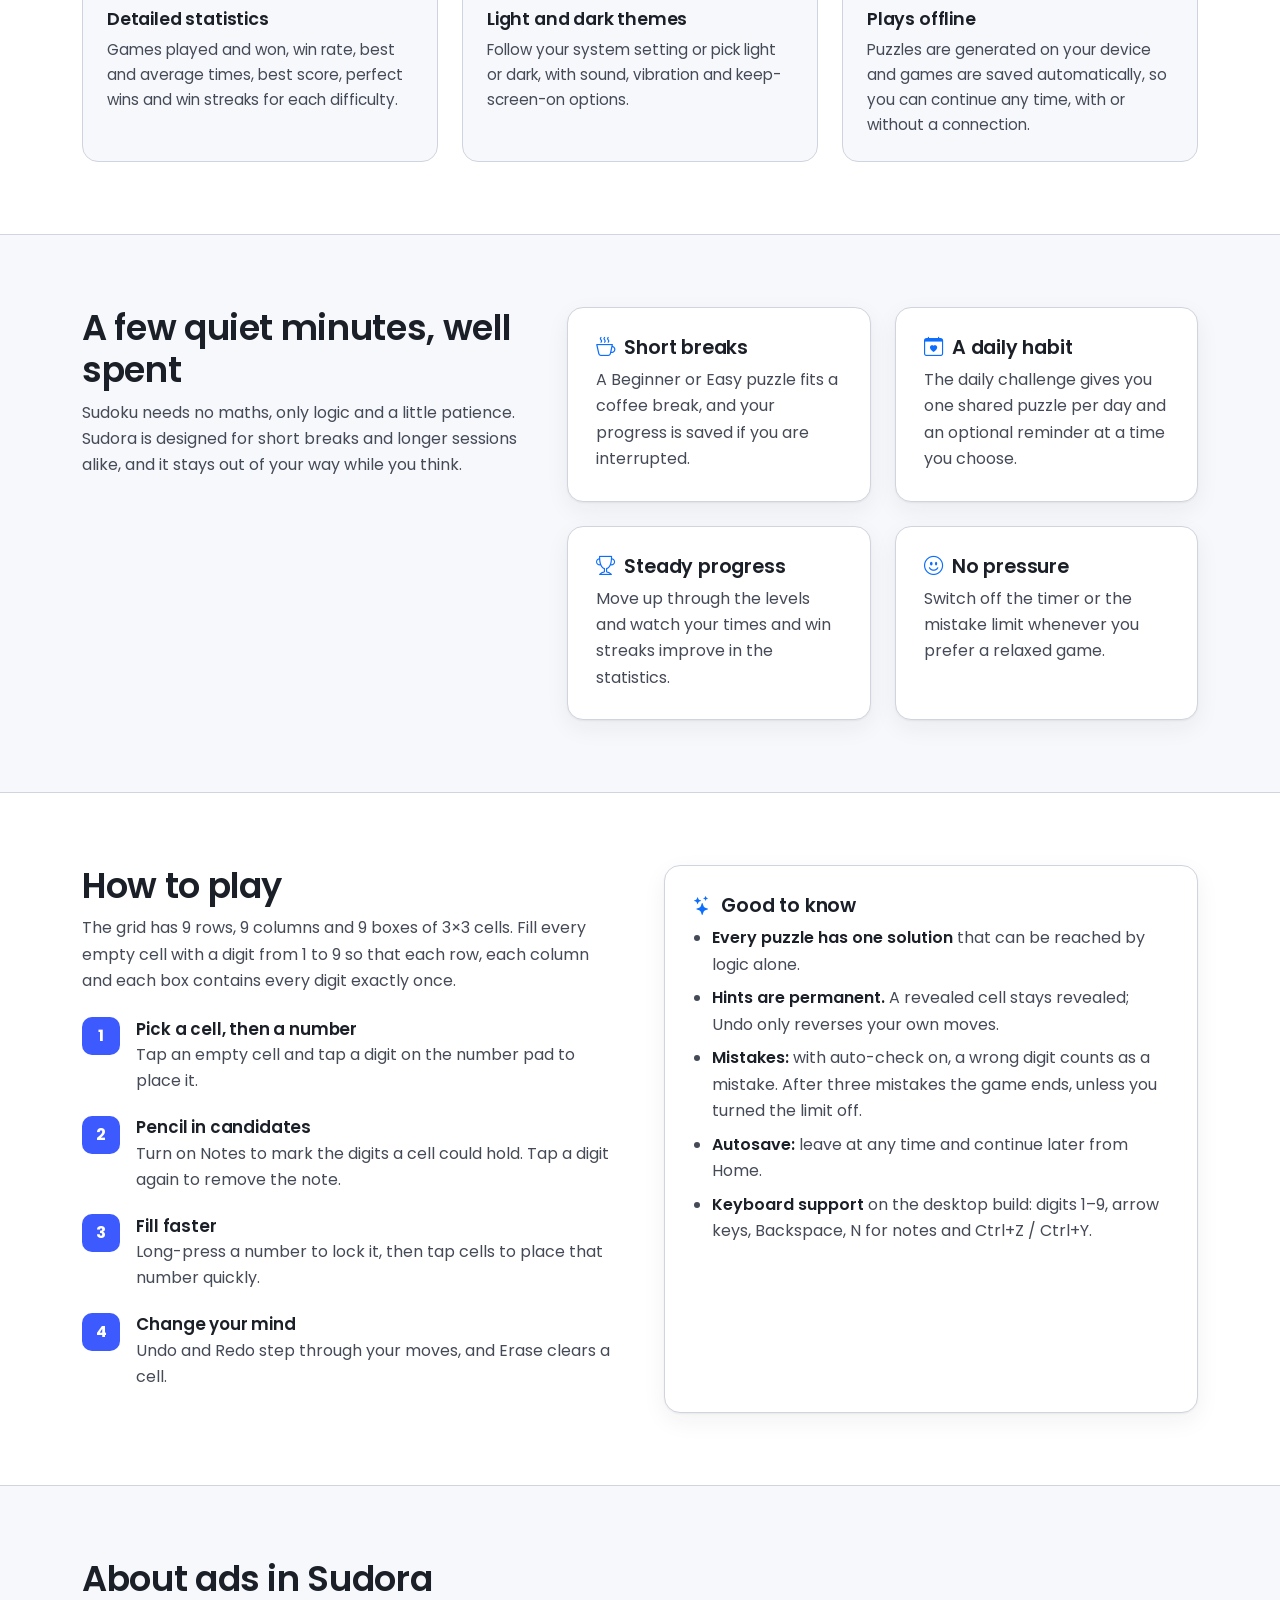
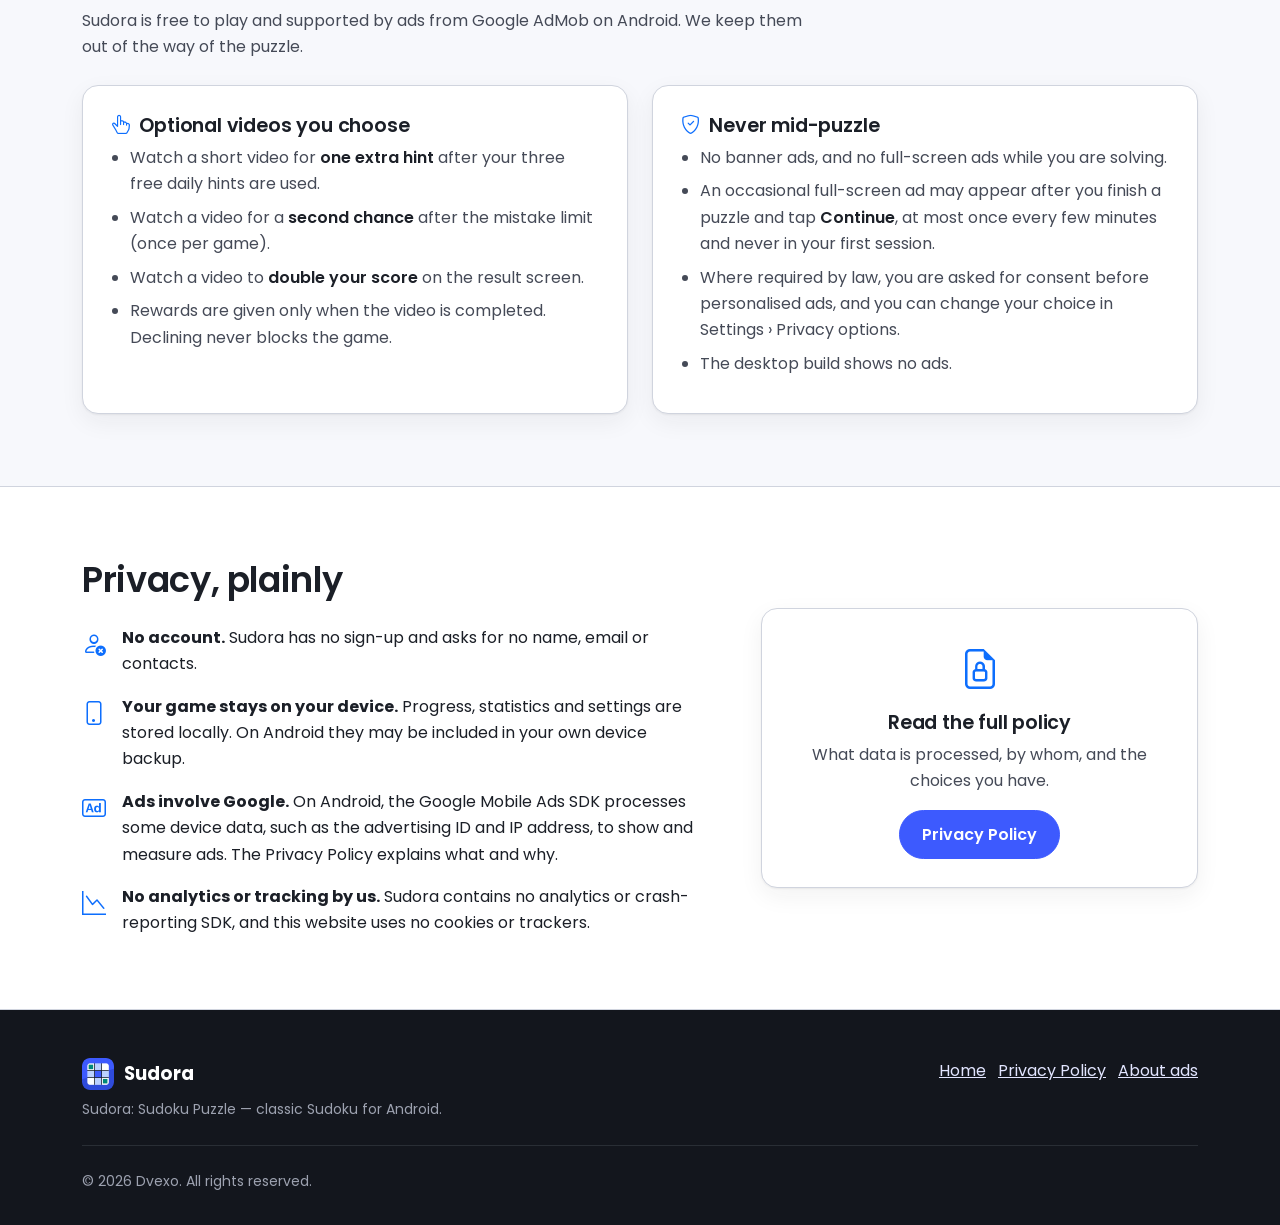
==== commit 53b2eeba: "add plage badge btn" ====
--- a/index.html
+++ b/index.html
@@ -60,8 +60,8 @@
               device and has exactly one solution.
             </p>
             <div class="d-flex flex-wrap gap-2">
-                <a class="play-badge" data-cfg-href="playStoreUrl" href="https://play.google.com/store/apps/details?id=app.memoshot" data-cfg-attr="aria-label:Get {appName} on Google Play" aria-label="Get Memoshot on Google Play">
-                  <img src="/assets/images/google-play-badge.png" width="646" height="250" loading="lazy" alt="Get it on Google Play">
+                <a class="play-badge" data-cfg-href="playStoreUrl" href="https://play.google.com/store/apps/details?id=com.dvexo.sudora" data-cfg-attr="aria-label:Get {appName} on Google Play" aria-label="Get Sudora on Google Play">
+                  <img src="/assets/images/google-play-badge.png" width="250" height="90" loading="lazy" alt="Get it on Google Play">
                 </a>
               <a class="btn btn-sd" href="#features">Explore features</a>
               <a class="btn btn-sd-outline" href="privacy-policy.html">Read the Privacy Policy</a>
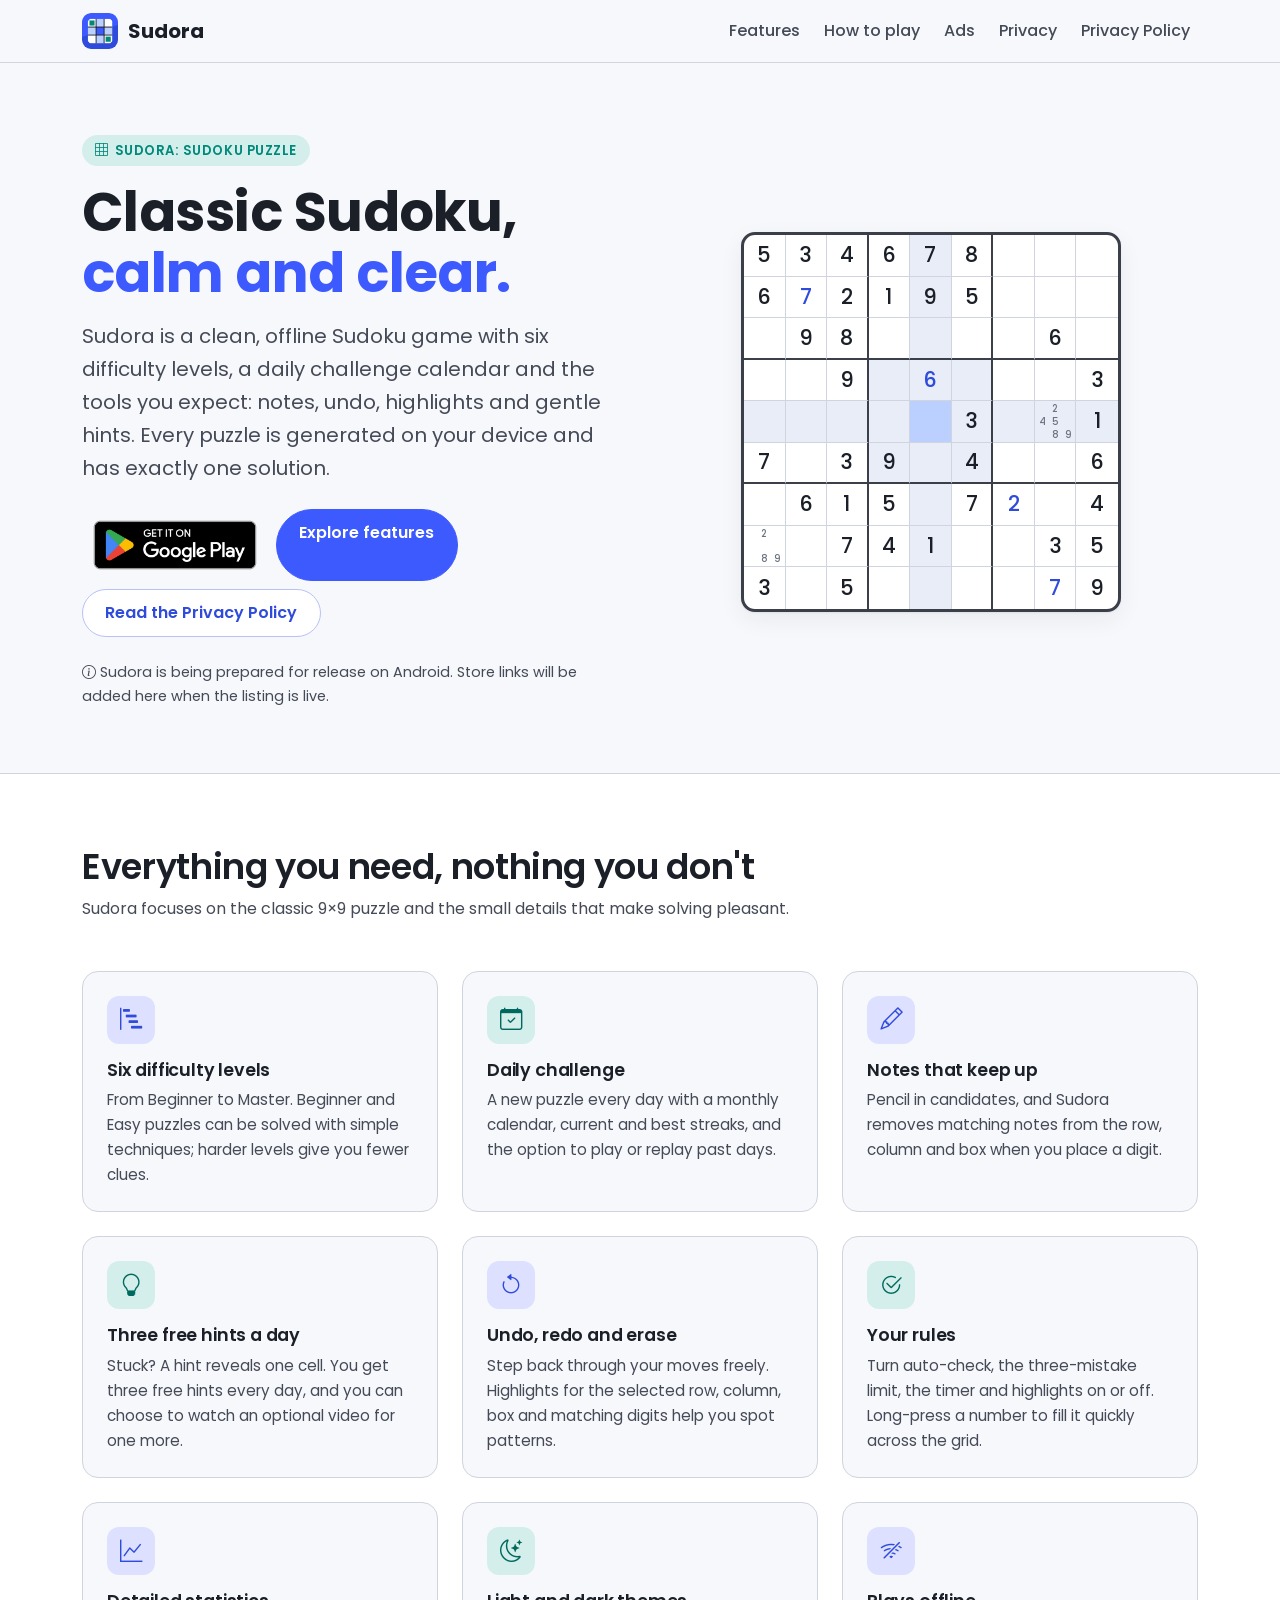
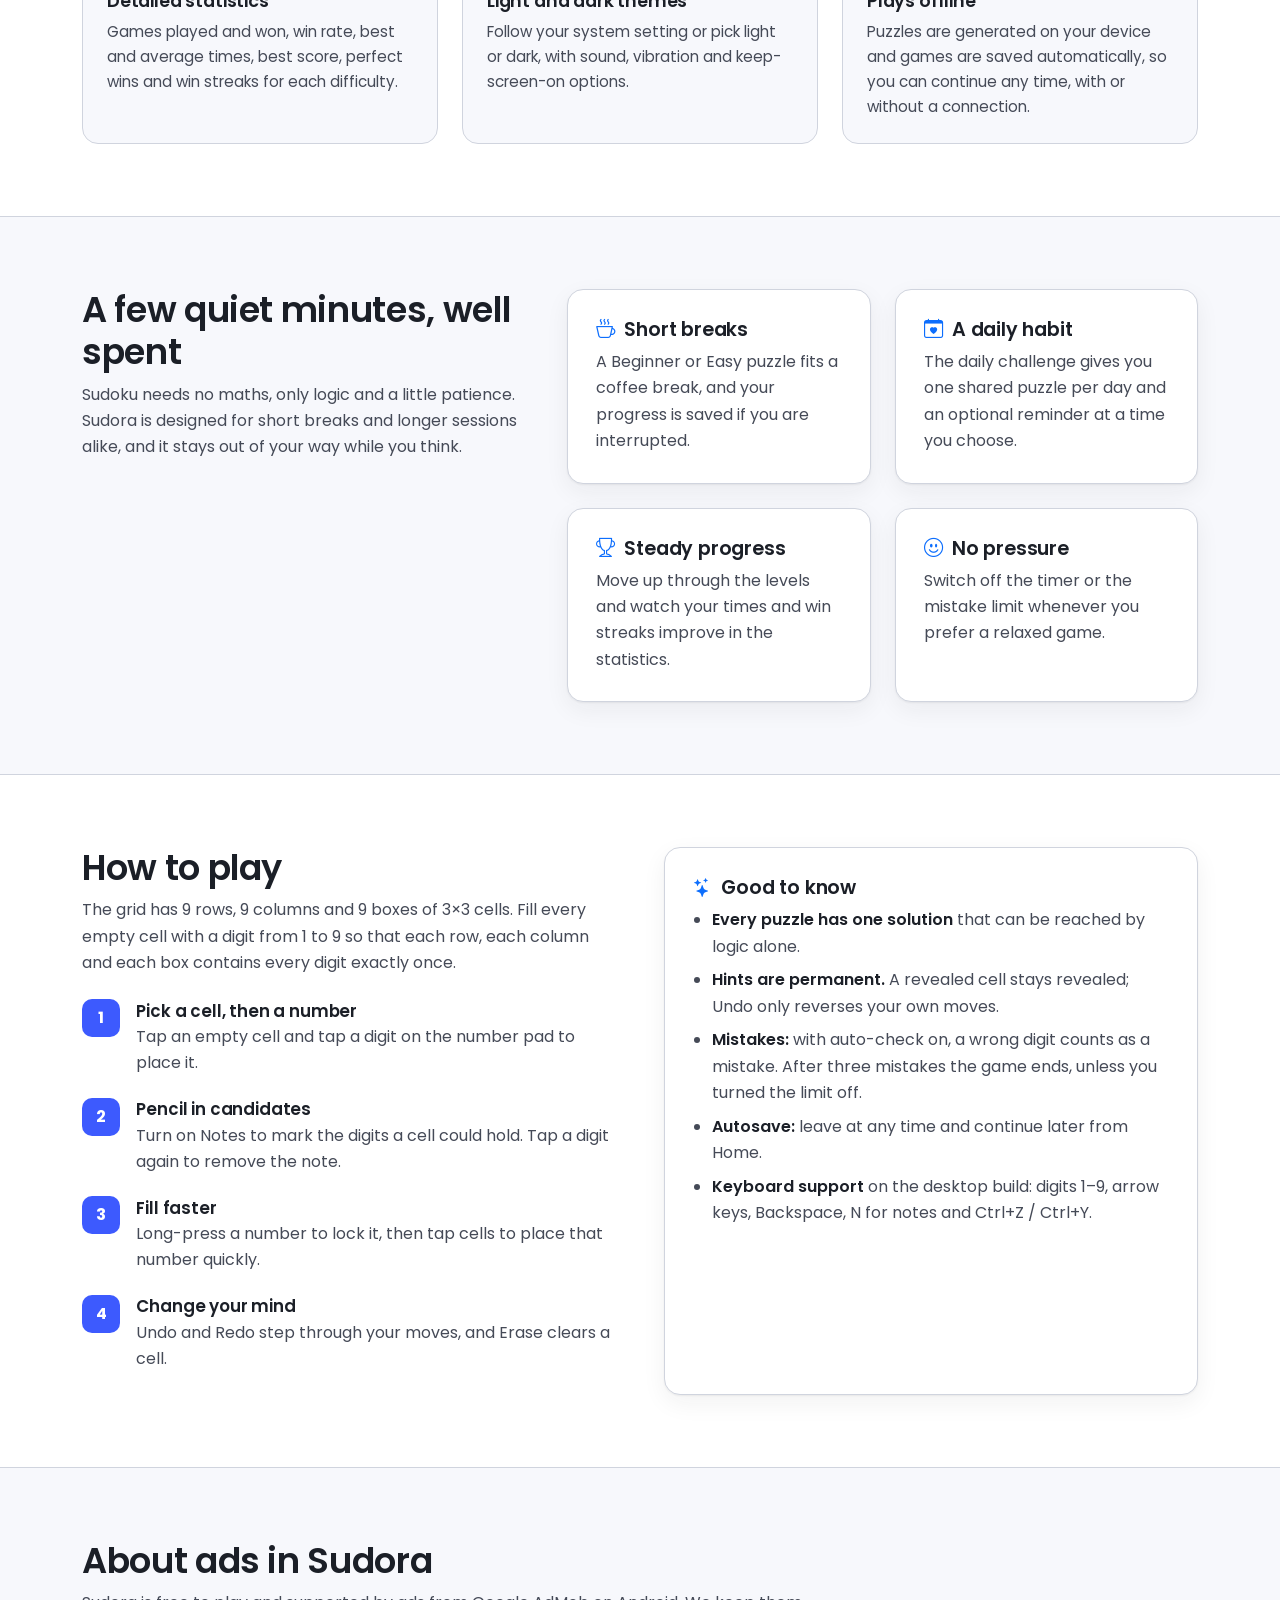
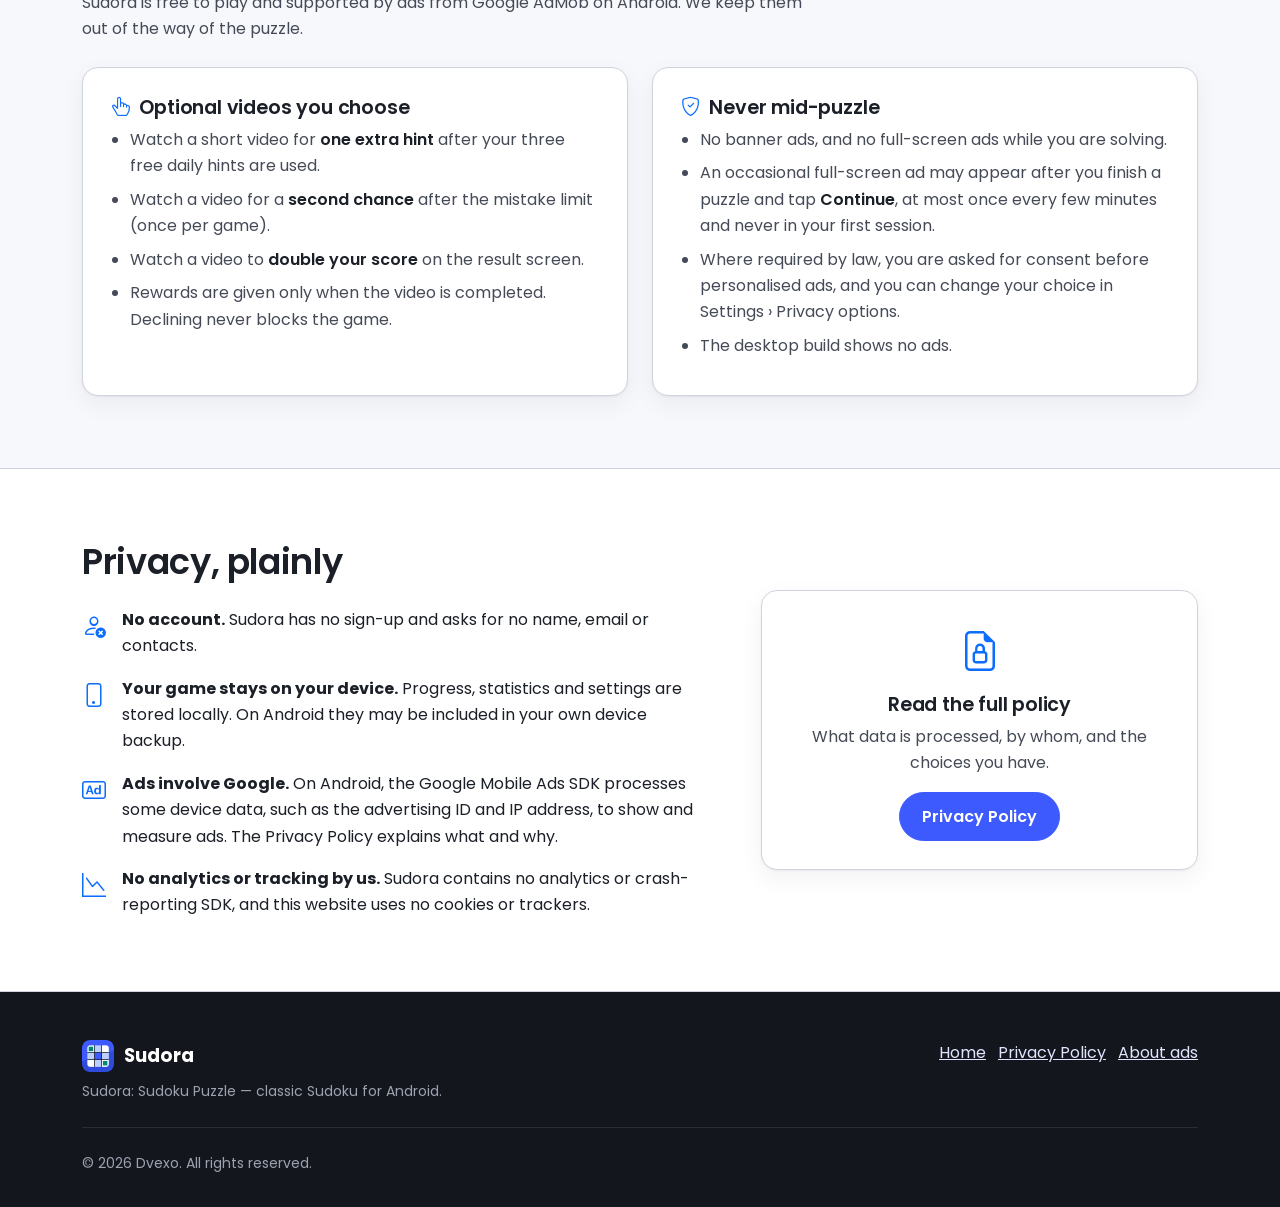
==== commit 98f88249: "btn size change" ====
--- a/index.html
+++ b/index.html
@@ -61,7 +61,7 @@
             </p>
             <div class="d-flex flex-wrap gap-2">
                 <a class="play-badge" data-cfg-href="playStoreUrl" href="https://play.google.com/store/apps/details?id=com.dvexo.sudora" data-cfg-attr="aria-label:Get {appName} on Google Play" aria-label="Get Sudora on Google Play">
-                  <img src="/assets/images/google-play-badge.png" width="250" height="90" loading="lazy" alt="Get it on Google Play">
+                  <img src="/assets/images/google-play-badge.png" height="72" loading="lazy" alt="Get it on Google Play">
                 </a>
               <a class="btn btn-sd" href="#features">Explore features</a>
               <a class="btn btn-sd-outline" href="privacy-policy.html">Read the Privacy Policy</a>
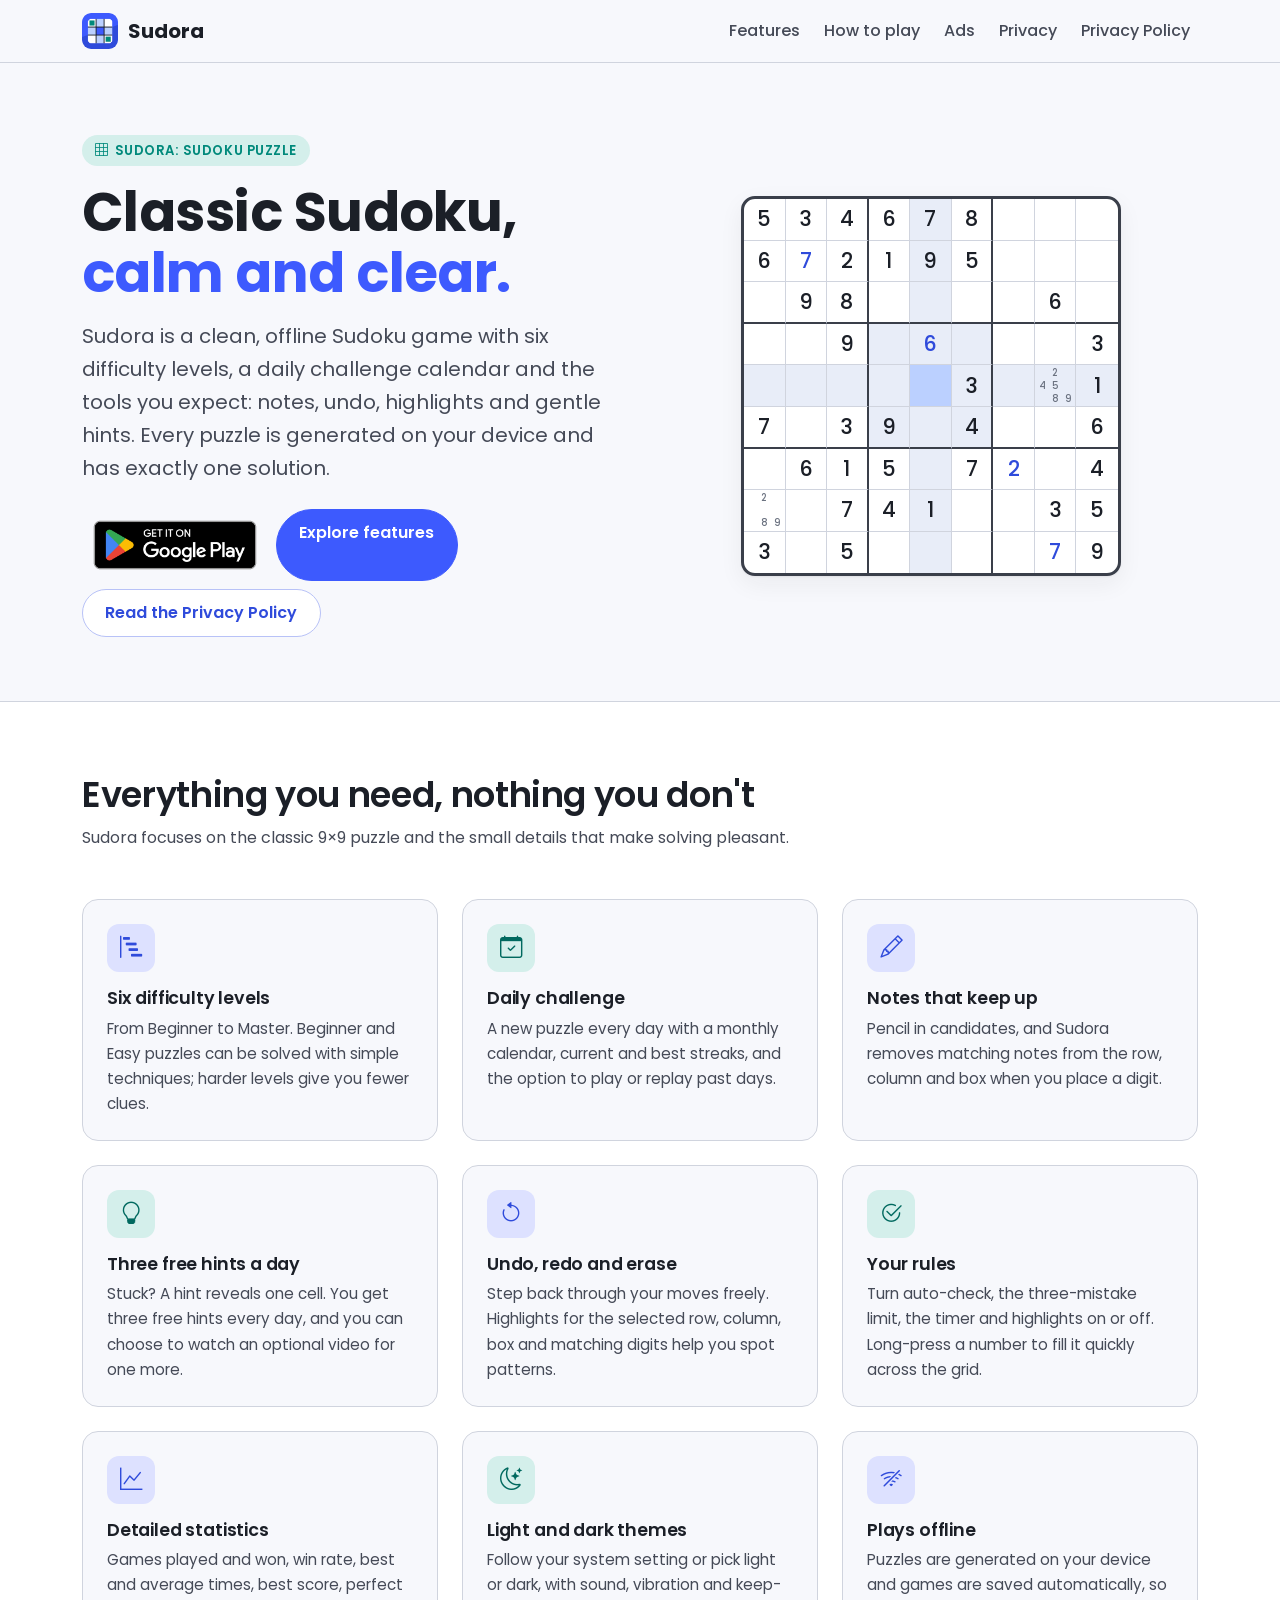
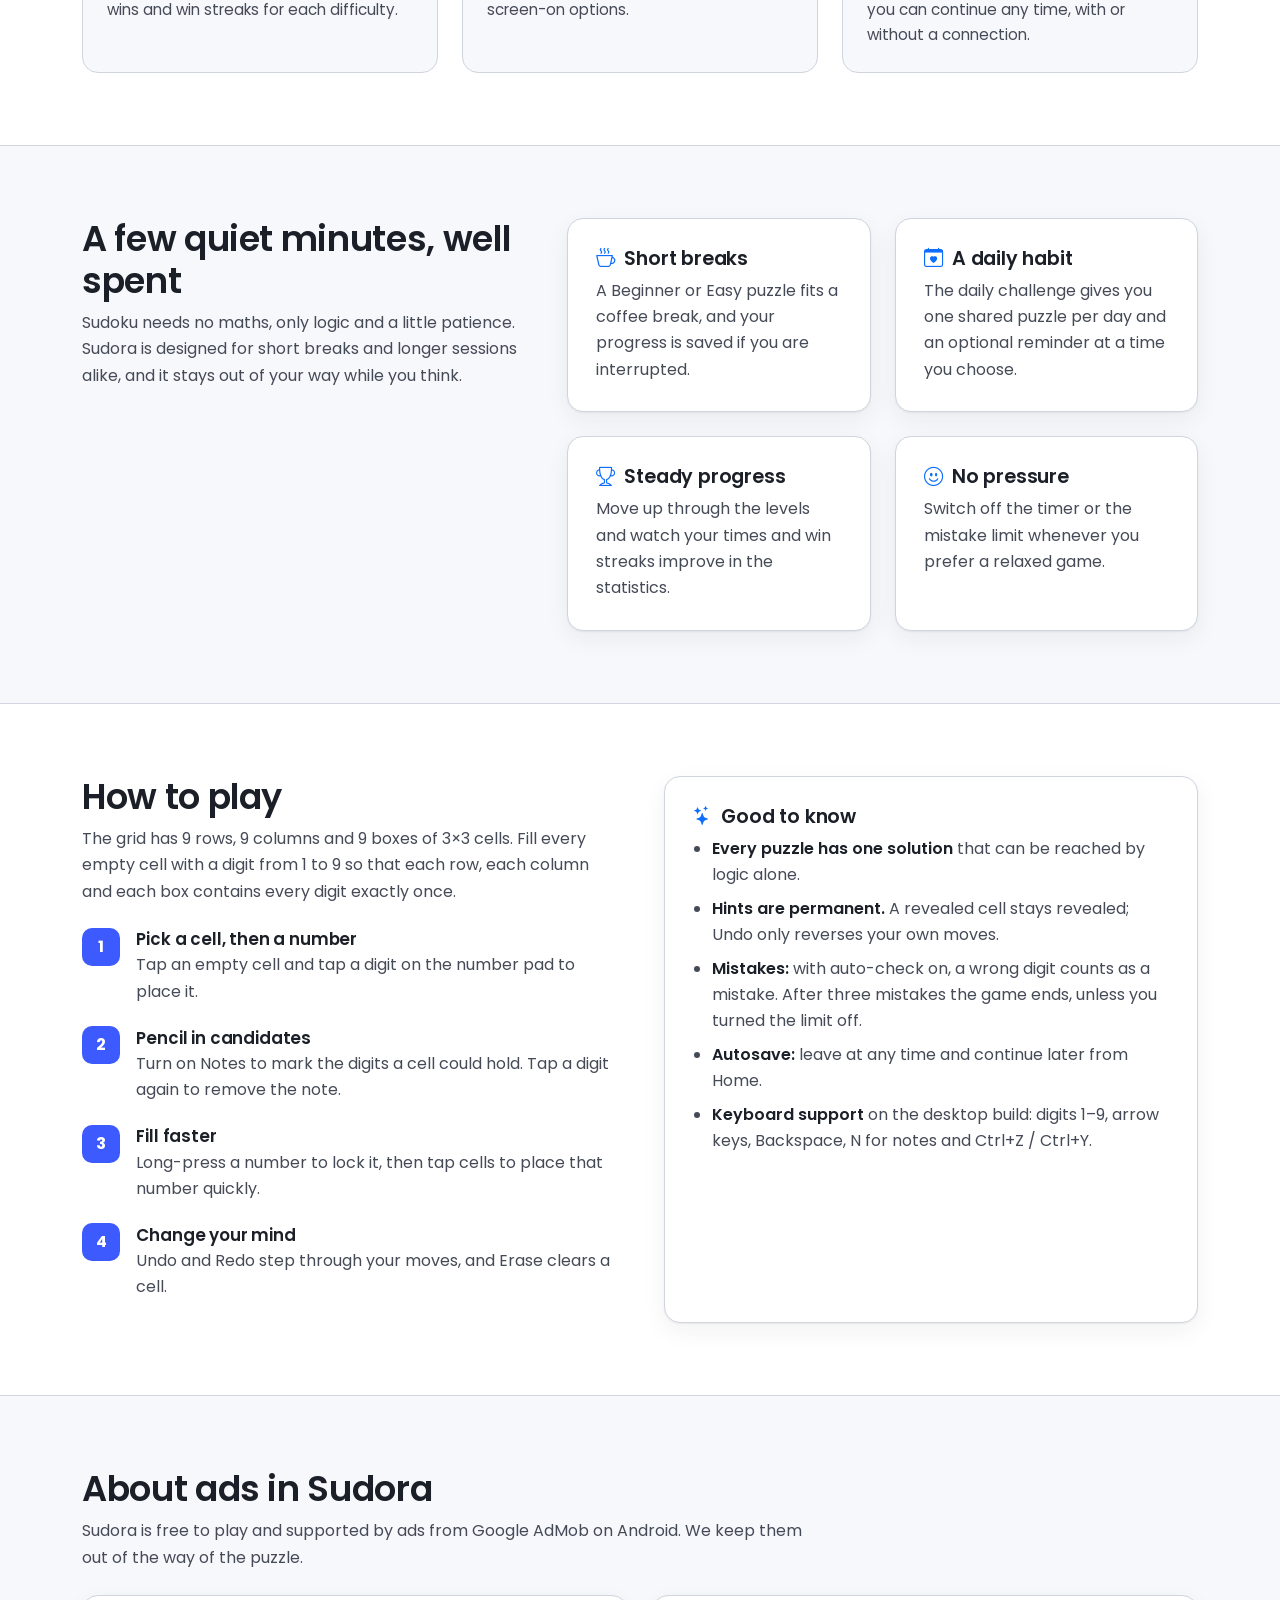
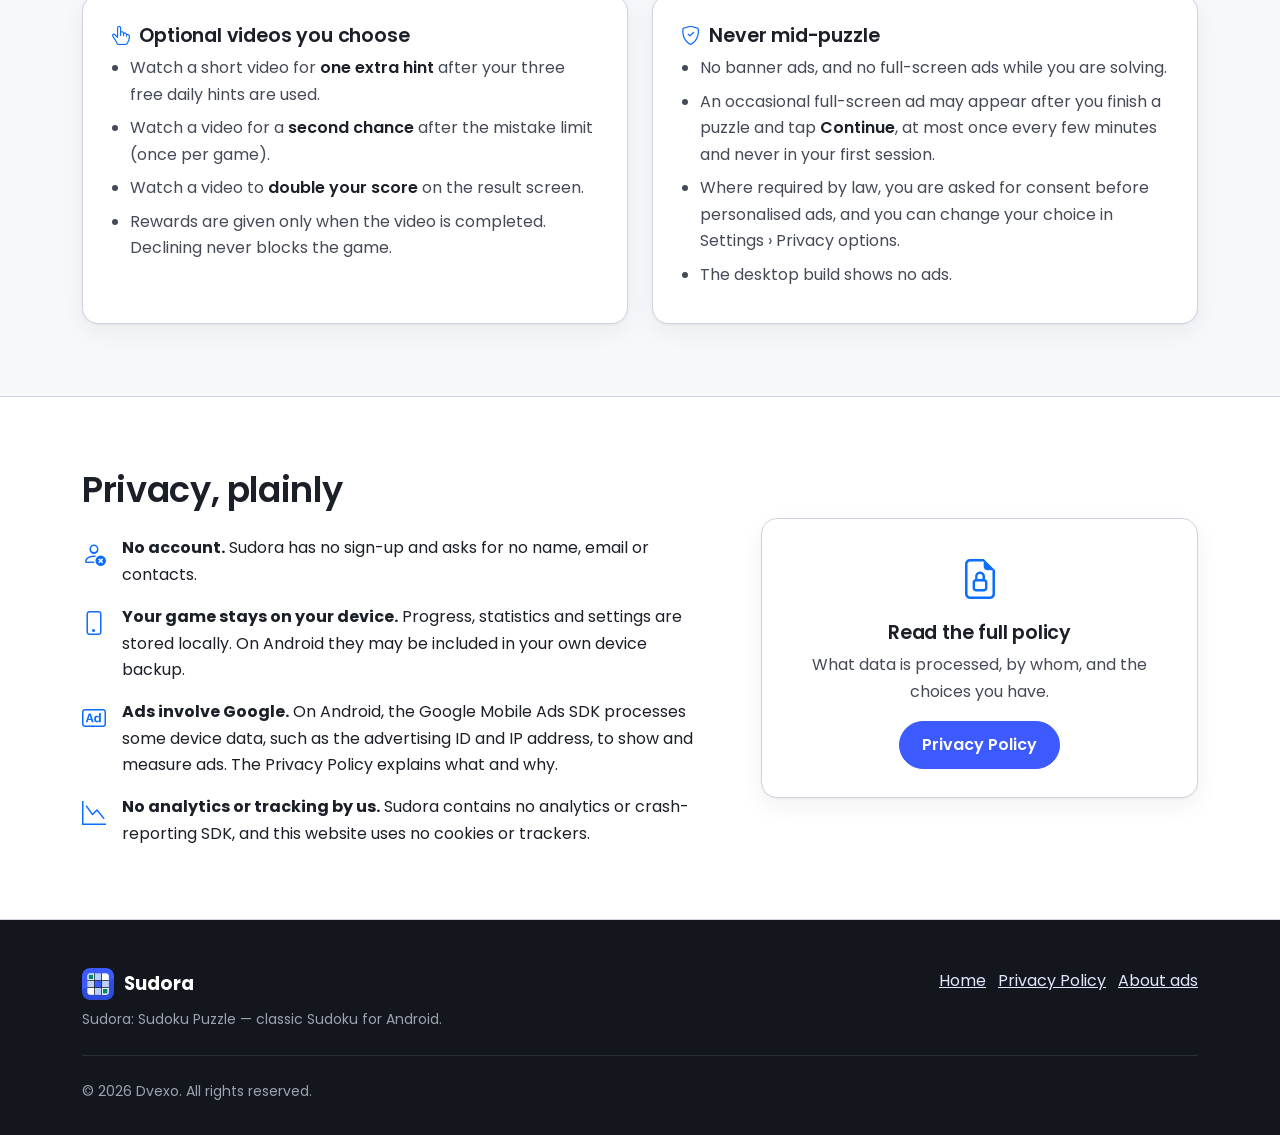
==== commit c1e567a3: "--" ====
--- a/index.html
+++ b/index.html
@@ -66,10 +66,10 @@
               <a class="btn btn-sd" href="#features">Explore features</a>
               <a class="btn btn-sd-outline" href="privacy-policy.html">Read the Privacy Policy</a>
             </div>
-            <p class="status-note mt-4 mb-0">
+            <!-- <p class="status-note mt-4 mb-0">
               <i class="bi bi-info-circle" aria-hidden="true"></i>
               Sudora is being prepared for release on Android. Store links will be added here when the listing is live.
-            </p>
+            </p> -->
           </div>
           <div class="col-lg-6">
             <div class="mini-board" aria-hidden="true">
